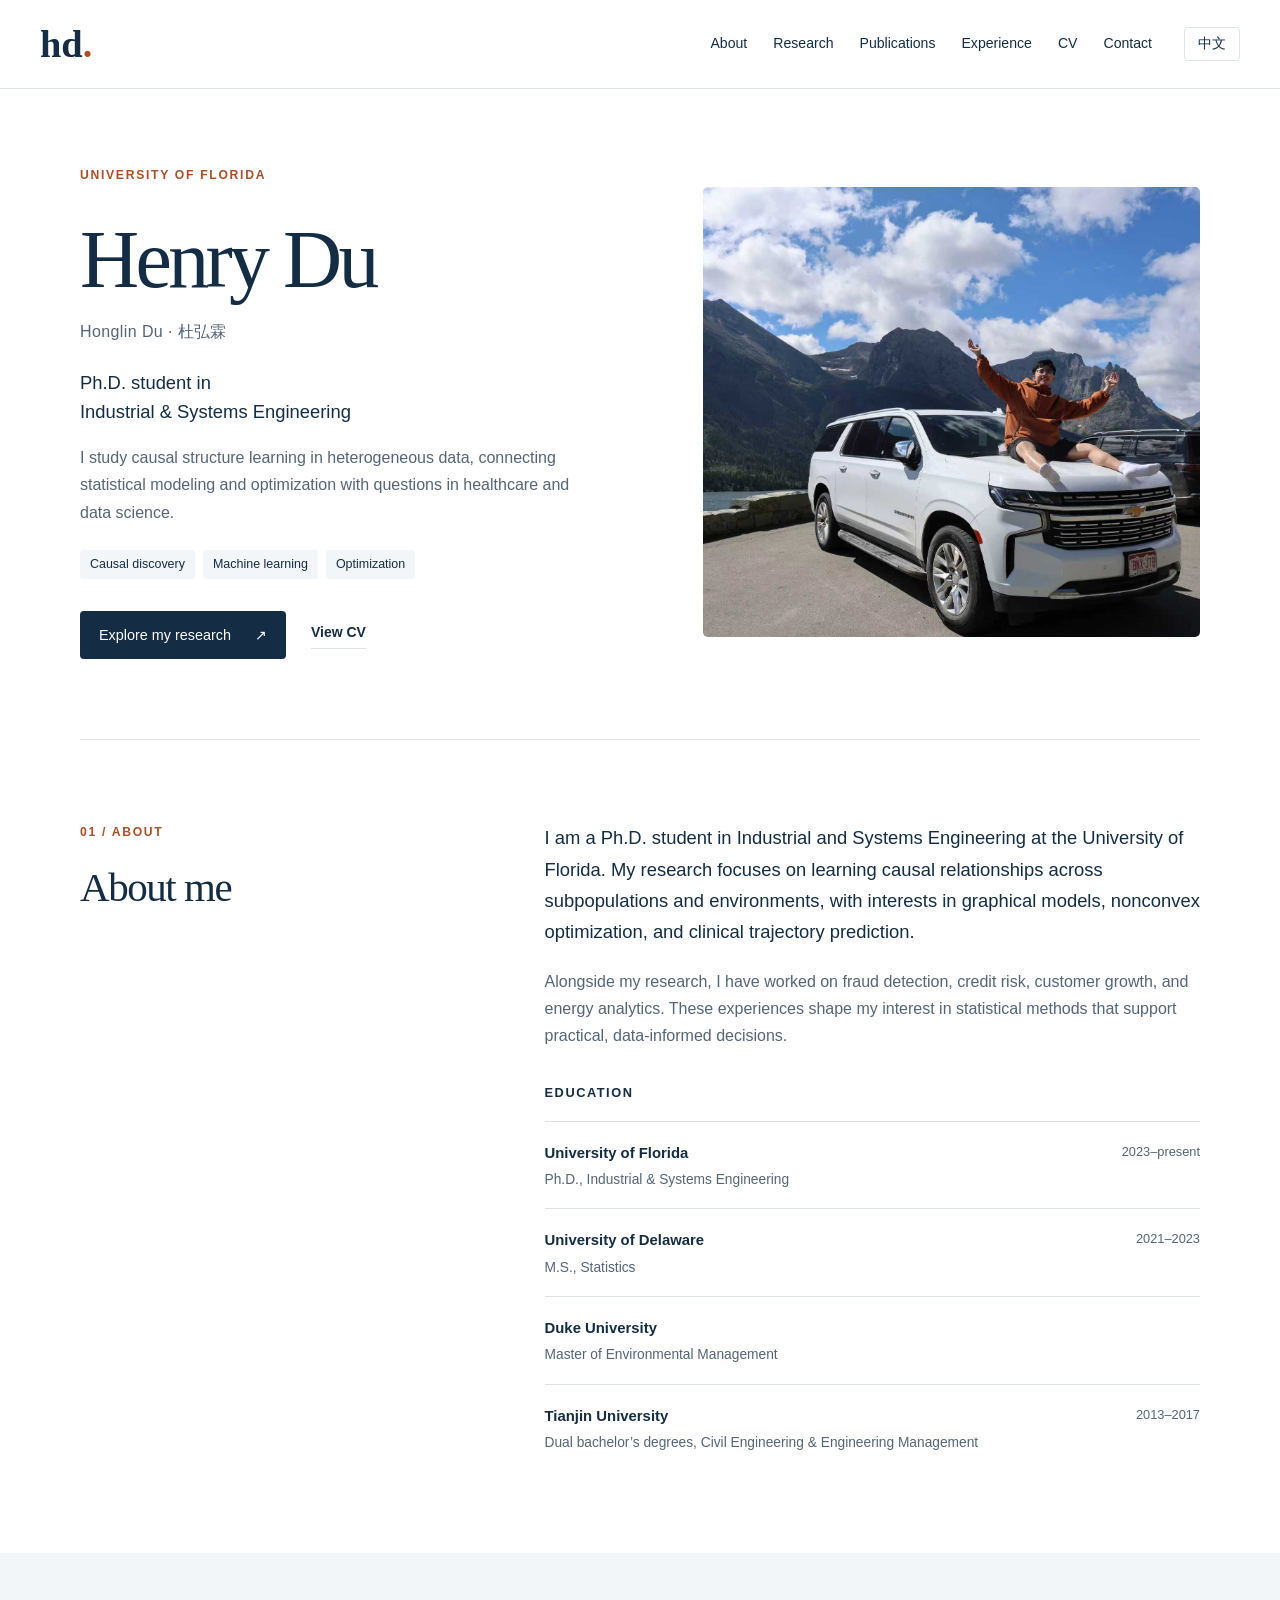
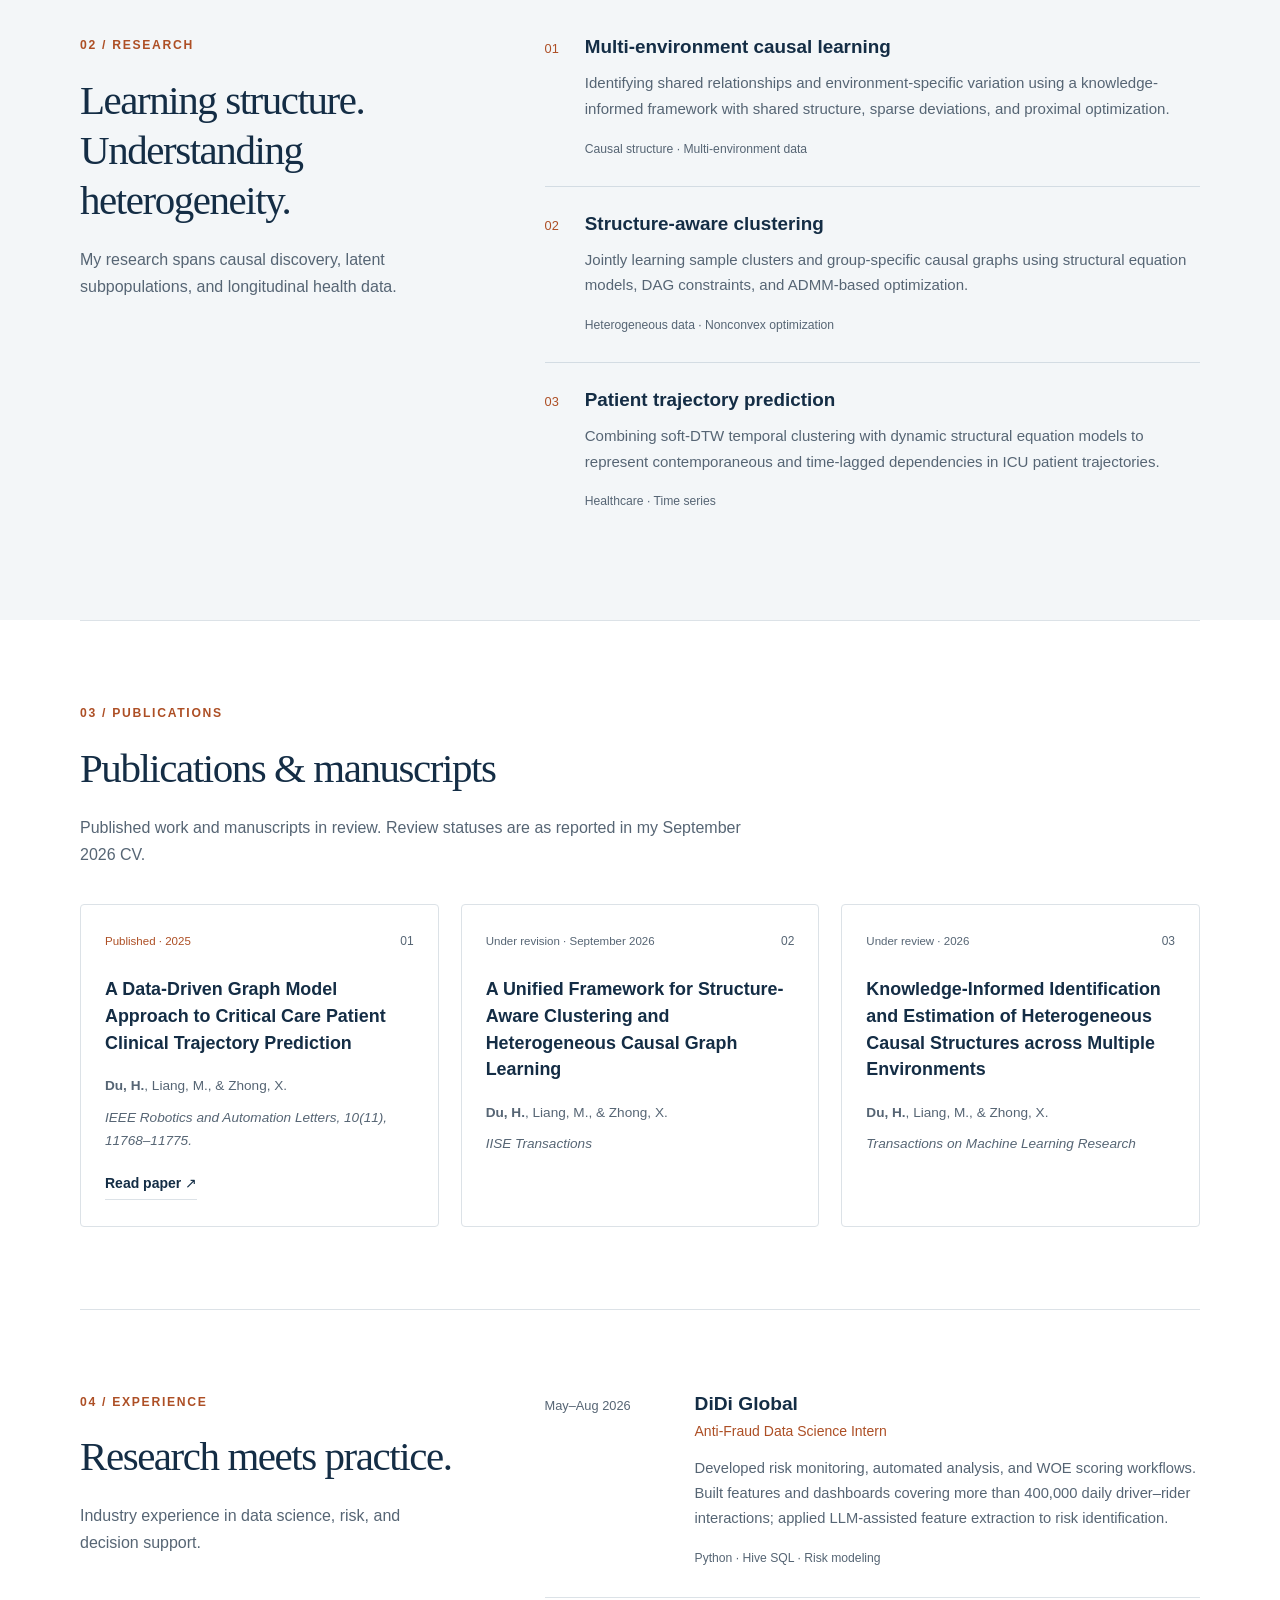
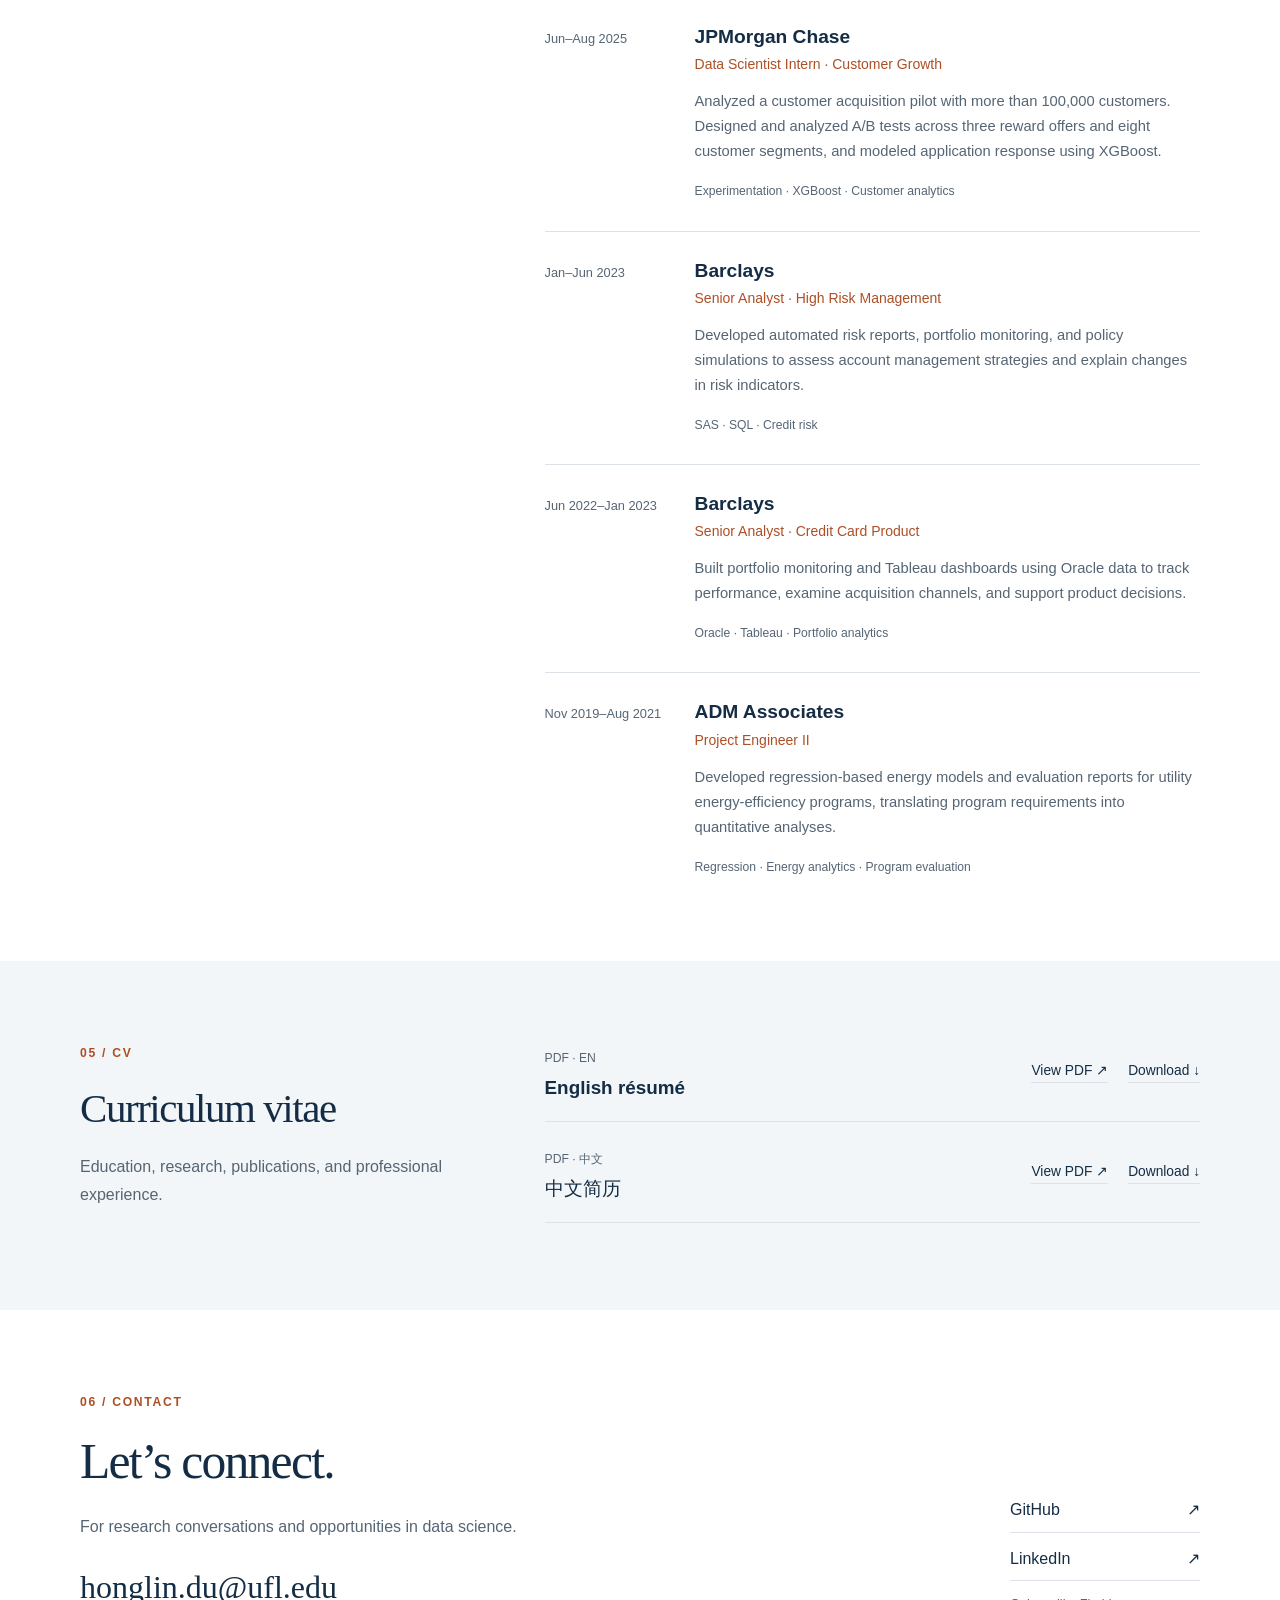
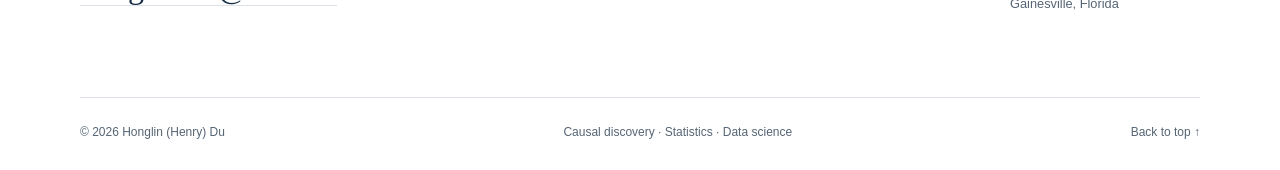
==== index.html @ 544e079c "Build bilingual academic and data science personal website" ====
<!doctype html>
<html lang="en"><head><meta charset="utf-8"><meta name="viewport" content="width=device-width, initial-scale=1"><title>Honglin (Henry) Du | Causal Discovery & Data Science</title><meta name="description" content="I study causal structure learning in heterogeneous data, connecting statistical modeling and optimization with questions in healthcare and data science."><meta name="theme-color" content="#142d45"><link rel="canonical" href="https://uflhenrydu508.github.io/"><link rel="alternate" hreflang="en" href="https://uflhenrydu508.github.io/"><link rel="alternate" hreflang="zh-CN" href="https://uflhenrydu508.github.io/zh.html"><link rel="alternate" hreflang="x-default" href="https://uflhenrydu508.github.io/"><link rel="icon" href="assets/favicon.svg" type="image/svg+xml"><link rel="stylesheet" href="styles.css"><script src="site.js" defer></script></head>
<body id="top"><a class="skip-link" href="#main">Skip to content</a><header class="header"><div class="header-inner"><a class="wordmark" href="./" aria-label="Henry Du - Home">hd<span>.</span></a><nav aria-label="Main navigation"><a href="#about">About</a><a href="#research">Research</a><a href="#publications">Publications</a><a href="#experience">Experience</a><a href="#cv">CV</a><a href="#contact">Contact</a></nav><a class="language" href="zh.html" lang="zh-CN" hreflang="zh-CN">中文</a></div></header>
<main id="main"><section class="hero container" aria-labelledby="hero-title"><div class="hero-copy"><p class="eyebrow">UNIVERSITY OF FLORIDA</p><h1 id="hero-title">Henry Du<span class="name-secondary">Honglin Du · 杜弘霖</span></h1><p class="role">Ph.D. student in<br>Industrial & Systems Engineering</p><p class="intro">I study causal structure learning in heterogeneous data, connecting statistical modeling and optimization with questions in healthcare and data science.</p><div class="tags"><span>Causal discovery</span><span>Machine learning</span><span>Optimization</span></div><div class="hero-actions"><a class="button" href="#research">Explore my research <span aria-hidden="true">↗</span></a><a class="text-link" href="#cv">View CV</a></div></div><figure class="hero-photo"><img src="assets/henry-du.png" alt="Henry Du outdoors with mountains and a lake in the background" width="1920" height="1280" fetchpriority="high"></figure></section>
<section id="about" class="section container split"><div><p class="eyebrow">01 / About</p><h2>About me</h2></div><div class="section-body"><p class="lead">I am a Ph.D. student in Industrial and Systems Engineering at the University of Florida. My research focuses on learning causal relationships across subpopulations and environments, with interests in graphical models, nonconvex optimization, and clinical trajectory prediction.</p><p>Alongside my research, I have worked on fraud detection, credit risk, customer growth, and energy analytics. These experiences shape my interest in statistical methods that support practical, data-informed decisions.</p><h3 class="small-heading">Education</h3><ul class="education"><li><div><strong>University of Florida</strong><span>Ph.D., Industrial & Systems Engineering</span></div><time>2023–present</time></li><li><div><strong>University of Delaware</strong><span>M.S., Statistics</span></div><time>2021–2023</time></li><li><div><strong>Duke University</strong><span>Master of Environmental Management</span></div><time></time></li><li><div><strong>Tianjin University</strong><span>Dual bachelor’s degrees, Civil Engineering & Engineering Management</span></div><time>2013–2017</time></li></ul></div></section>
<section id="research" class="research-section"><div class="container section split"><div><p class="eyebrow">02 / Research</p><h2>Learning structure.<br>Understanding heterogeneity.</h2><p>My research spans causal discovery, latent subpopulations, and longitudinal health data.</p></div><div><article class="research-row"><span class="number">01</span><div><h3>Multi-environment causal learning</h3><p>Identifying shared relationships and environment-specific variation using a knowledge-informed framework with shared structure, sparse deviations, and proximal optimization.</p><span class="meta">Causal structure · Multi-environment data</span></div></article><article class="research-row"><span class="number">02</span><div><h3>Structure-aware clustering</h3><p>Jointly learning sample clusters and group-specific causal graphs using structural equation models, DAG constraints, and ADMM-based optimization.</p><span class="meta">Heterogeneous data · Nonconvex optimization</span></div></article><article class="research-row"><span class="number">03</span><div><h3>Patient trajectory prediction</h3><p>Combining soft-DTW temporal clustering with dynamic structural equation models to represent contemporaneous and time-lagged dependencies in ICU patient trajectories.</p><span class="meta">Healthcare · Time series</span></div></article></div></div></section>
<section id="publications" class="section container"><div class="section-heading"><p class="eyebrow">03 / Publications</p><h2>Publications & manuscripts</h2><p>Published work and manuscripts in review. Review statuses are as reported in my September 2026 CV.</p></div><div class="papers"><article class="paper"><div class="paper-top"><span class="status status-0">Published · 2025</span><span class="paper-index">01</span></div><h3 lang="en">A Data-Driven Graph Model Approach to Critical Care Patient Clinical Trajectory Prediction</h3><p class="authors"><strong>Du, H.</strong>, Liang, M., &amp; Zhong, X.</p><p class="journal" lang="en">IEEE Robotics and Automation Letters, 10(11), 11768–11775.</p><a class="text-link" href="https://doi.org/10.1109/LRA.2025.3615534">Read paper <span aria-hidden="true">↗</span></a></article><article class="paper"><div class="paper-top"><span class="status status-1">Under revision · September 2026</span><span class="paper-index">02</span></div><h3 lang="en">A Unified Framework for Structure-Aware Clustering and Heterogeneous Causal Graph Learning</h3><p class="authors"><strong>Du, H.</strong>, Liang, M., &amp; Zhong, X.</p><p class="journal" lang="en">IISE Transactions</p></article><article class="paper"><div class="paper-top"><span class="status status-2">Under review · 2026</span><span class="paper-index">03</span></div><h3 lang="en">Knowledge-Informed Identification and Estimation of Heterogeneous Causal Structures across Multiple Environments</h3><p class="authors"><strong>Du, H.</strong>, Liang, M., &amp; Zhong, X.</p><p class="journal" lang="en">Transactions on Machine Learning Research</p></article></div></section>
<section id="experience" class="section container split"><div><p class="eyebrow">04 / Experience</p><h2>Research meets practice.</h2><p>Industry experience in data science, risk, and decision support.</p></div><div class="jobs"><article class="job"><time>May–Aug 2026</time><div><h3>DiDi Global</h3><p class="job-role">Anti-Fraud Data Science Intern</p><p>Developed risk monitoring, automated analysis, and WOE scoring workflows. Built features and dashboards covering more than 400,000 daily driver–rider interactions; applied LLM-assisted feature extraction to risk identification.</p><span class="meta">Python · Hive SQL · Risk modeling</span></div></article><article class="job"><time>Jun–Aug 2025</time><div><h3>JPMorgan Chase</h3><p class="job-role">Data Scientist Intern · Customer Growth</p><p>Analyzed a customer acquisition pilot with more than 100,000 customers. Designed and analyzed A/B tests across three reward offers and eight customer segments, and modeled application response using XGBoost.</p><span class="meta">Experimentation · XGBoost · Customer analytics</span></div></article><article class="job"><time>Jan–Jun 2023</time><div><h3>Barclays</h3><p class="job-role">Senior Analyst · High Risk Management</p><p>Developed automated risk reports, portfolio monitoring, and policy simulations to assess account management strategies and explain changes in risk indicators.</p><span class="meta">SAS · SQL · Credit risk</span></div></article><article class="job"><time>Jun 2022–Jan 2023</time><div><h3>Barclays</h3><p class="job-role">Senior Analyst · Credit Card Product</p><p>Built portfolio monitoring and Tableau dashboards using Oracle data to track performance, examine acquisition channels, and support product decisions.</p><span class="meta">Oracle · Tableau · Portfolio analytics</span></div></article><article class="job"><time>Nov 2019–Aug 2021</time><div><h3>ADM Associates</h3><p class="job-role">Project Engineer II</p><p>Developed regression-based energy models and evaluation reports for utility energy-efficiency programs, translating program requirements into quantitative analyses.</p><span class="meta">Regression · Energy analytics · Program evaluation</span></div></article></div></section>
<section id="cv" class="cv-section"><div class="container section split"><div><p class="eyebrow">05 / CV</p><h2>Curriculum vitae</h2><p>Education, research, publications, and professional experience.</p></div><div class="cv-list"><article class="cv-card"><div><span class="meta">PDF · EN</span><h3>English résumé</h3></div><div class="cv-actions"><a href="assets/Henry_Du_Resume_2026.pdf">View PDF <span aria-hidden="true">↗</span></a><a href="assets/Henry_Du_Resume_2026.pdf" download>Download <span aria-hidden="true">↓</span></a></div></article><article class="cv-card"><div><span class="meta">PDF · 中文</span><h3>中文简历</h3></div><div class="cv-actions"><a href="assets/Honglin_Du_CV_Chinese.pdf">View PDF <span aria-hidden="true">↗</span></a><a href="assets/Honglin_Du_CV_Chinese.pdf" download>Download <span aria-hidden="true">↓</span></a></div></article></div></div></section>
<section id="contact" class="section container contact"><div><p class="eyebrow">06 / Contact</p><h2>Let’s connect.</h2><p>For research conversations and opportunities in data science.</p><a class="email" href="mailto:honglin.du@ufl.edu">honglin.du@ufl.edu</a></div><div class="contact-links"><a href="https://github.com/uflhenrydu508">GitHub <span aria-hidden="true">↗</span></a><a href="https://www.linkedin.com/in/henrydu0508/">LinkedIn <span aria-hidden="true">↗</span></a><span>Gainesville, Florida</span></div></section></main><footer class="container footer"><span>© 2026 Honglin (Henry) Du</span><span>Causal discovery · Statistics · Data science</span><a href="#top">Back to top ↑</a></footer></body></html>
---- styles.css ----
:root{--ink:#142d45;--muted:#566574;--accent:#ad4f25;--line:#dce2e7;--soft:#f3f6f8;--white:#fff;font-family:Inter,-apple-system,BlinkMacSystemFont,"Segoe UI","Noto Sans SC",sans-serif;color:var(--ink);font-synthesis:none}*{box-sizing:border-box}html{scroll-behavior:smooth;scroll-padding-top:112px}body{margin:0;background:var(--white);font-size:16px;line-height:1.7}a{color:inherit;text-decoration:none}a:hover{color:var(--accent)}a:focus-visible{outline:3px solid #bd5a2c;outline-offset:6px}p{color:var(--muted);margin:0 0 1.25rem}h1,h2,h3{line-height:1.22;margin:0;font-weight:500}h1,h2{font-family:Georgia,"Times New Roman","Songti SC",serif}h2{font-size:clamp(2rem,3.2vw,2.75rem);letter-spacing:-.035em;margin-bottom:1.25rem}h3{font-size:1.18rem;font-weight:600}.container{width:min(1120px,calc(100% - 80px));margin-inline:auto}.header{border-bottom:1px solid var(--line);background:rgba(255,255,255,.97);position:sticky;top:0;z-index:10}.header-inner{width:min(1200px,calc(100% - 64px));margin:auto;display:flex;align-items:center;gap:32px;min-height:88px}.wordmark{font-family:Georgia,serif;font-size:2.4rem;font-weight:bold;line-height:1}.wordmark span{color:var(--accent)}nav{display:flex;gap:26px;margin-left:auto}nav a{font-size:.88rem;font-weight:500}.language{font-size:.875rem;border:1px solid var(--line);padding:4px 13px;border-radius:4px;white-space:nowrap}.skip-link{position:absolute;left:20px;top:-100px;background:var(--ink);color:#fff;padding:10px;z-index:20}.skip-link:focus{top:10px}.hero{display:grid;grid-template-columns:1.1fr 1fr;gap:76px;padding-top:76px;padding-bottom:80px;align-items:center}.eyebrow{font-size:.76rem;font-weight:650;letter-spacing:.14em;text-transform:uppercase;color:var(--accent);margin-bottom:24px}h1{font-size:clamp(3.5rem,6.4vw,5.25rem);letter-spacing:-.045em}.name-secondary{display:block;font-family:Inter,-apple-system,BlinkMacSystemFont,"Segoe UI",sans-serif;font-size:1rem;font-weight:400;letter-spacing:.025em;color:var(--muted);margin-top:12px}.role{font-size:1.15rem;line-height:1.55;color:var(--ink);margin-top:28px;margin-bottom:18px}.intro{max-width:490px;font-size:1rem}.tags{display:flex;gap:8px;flex-wrap:wrap;margin-top:24px}.tags span{font-size:.78rem;color:var(--ink);padding:4px 10px;background:var(--soft);border-radius:3px}.hero-actions{display:flex;gap:25px;align-items:center;margin-top:32px}.button{display:inline-flex;gap:24px;align-items:center;background:var(--ink);color:white;padding:12px 19px;border-radius:4px;font-size:.9rem}.button:hover{background:#234b6c;color:white}.text-link{font-size:.875rem;font-weight:600;border-bottom:1px solid var(--line);padding-bottom:3px}.hero-photo{margin:0;align-self:stretch;display:flex;flex-direction:column;justify-content:center}.hero-photo img{width:100%;height:450px;object-fit:cover;object-position:71% center;border-radius:5px}.hero-photo figcaption{font-size:.76rem;letter-spacing:.05em;margin-top:12px;color:var(--muted)}.section{padding-top:82px;padding-bottom:82px;border-top:1px solid var(--line)}.split{display:grid;grid-template-columns:.8fr 1.4fr;gap:90px}.section .eyebrow{margin-bottom:20px}.section-body .lead{font-size:1.15rem;color:var(--ink)}.small-heading{font-size:.8rem;text-transform:uppercase;letter-spacing:.12em;margin:36px 0 20px}.education{list-style:none;margin:0;padding:0}.education li{border-top:1px solid var(--line);padding:17px 0;display:flex;gap:18px;justify-content:space-between}.education strong{font-size:.93rem;font-weight:600}.education span{display:block;font-size:.86rem;color:var(--muted);margin-top:2px}.education time{font-size:.8rem;color:var(--muted);white-space:nowrap;padding-top:2px}.research-section{background:var(--soft)}.research-section .section,.cv-section .section{border:0}.research-row{display:flex;gap:26px;padding:25px 0;border-top:1px solid #d3dce3}.research-row:first-child{padding-top:0;border-top:0}.number{color:var(--accent);font-size:.8rem;font-variant-numeric:tabular-nums;padding-top:3px}.research-row h3{margin-bottom:12px}.research-row p{font-size:.94rem;margin-bottom:12px}.meta{font-size:.76rem;color:var(--muted)}.section-heading{max-width:690px;margin-bottom:36px}.papers{display:grid;grid-template-columns:repeat(3,1fr);gap:22px}.paper{border:1px solid var(--line);padding:26px 24px;border-radius:4px;display:flex;flex-direction:column;align-items:flex-start}.paper-top{display:flex;align-items:center;justify-content:space-between;gap:8px;width:100%;margin-bottom:24px}.status{font-size:.72rem;color:var(--muted)}.status-0{color:var(--accent)}.paper-index{font-size:.75rem;color:var(--muted)}.paper h3{font-size:1.12rem;line-height:1.5;margin-bottom:18px}.authors,.journal{font-size:.85rem}.authors{margin-bottom:8px}.journal{font-style:italic;margin-bottom:20px}.paper .text-link{margin-top:auto}.job{display:grid;grid-template-columns:125px 1fr;gap:25px;padding:27px 0;border-bottom:1px solid var(--line)}.job:first-child{padding-top:0}.job:last-child{border-bottom:0;padding-bottom:0}.job time{font-size:.8rem;color:var(--muted);padding-top:3px}.job h3{font-size:1.2rem;margin-bottom:5px}.job-role{font-size:.875rem;color:var(--accent);margin-bottom:12px}.job p:not(.job-role){font-size:.92rem;margin-bottom:12px}.cv-section{background:var(--soft)}.cv-card{display:flex;align-items:center;justify-content:space-between;gap:20px;border-bottom:1px solid var(--line);padding:22px 0}.cv-card:first-child{padding-top:0}.cv-card h3{margin-top:6px}.cv-actions{display:flex;gap:20px;font-size:.86rem}.cv-actions a{border-bottom:1px solid var(--line)}.contact{display:flex;justify-content:space-between;align-items:end;gap:40px;border-top:0}.contact h2{font-size:3.1rem}.email{font-family:Georgia,serif;font-size:clamp(1.4rem,3vw,2rem);border-bottom:1px solid var(--line)}.contact-links{display:flex;flex-direction:column;gap:12px;min-width:190px}.contact-links a{display:flex;justify-content:space-between;border-bottom:1px solid var(--line);padding-bottom:8px}.contact-links>span{font-size:.8rem;color:var(--muted)}.footer{display:flex;justify-content:space-between;gap:20px;border-top:1px solid var(--line);padding-top:24px;padding-bottom:28px;font-size:.75rem;color:var(--muted)}html[lang=zh-CN] h1{font-size:4.5rem;letter-spacing:.05em}html[lang=zh-CN] h2{letter-spacing:0}html[lang=zh-CN] .intro,html[lang=zh-CN] .section-body p{line-height:1.9}
@media(min-width:1500px){.hero{padding-top:96px;padding-bottom:96px}}@media(max-width:1000px){.hero{gap:38px}.split{gap:45px;grid-template-columns:.8fr 1.4fr}.job{grid-template-columns:1fr;gap:8px}.papers{gap:14px}.paper{padding:22px 18px}nav{gap:18px}.hero-photo img{height:440px}.cv-card{align-items:flex-start;flex-direction:column;gap:12px}}@media(max-width:760px){html{scroll-padding-top:132px}.container{width:calc(100% - 40px)}.header-inner{width:calc(100% - 40px);min-height:105px;gap:16px;flex-wrap:wrap;justify-content:space-between;padding:14px 0 12px}.wordmark{font-size:2rem}nav{order:3;flex-basis:100%;margin:0;gap:10px;justify-content:space-between}nav a{font-size:.78rem;padding:5px 0}.language{margin-left:auto}.hero{grid-template-columns:1fr;padding-top:42px;padding-bottom:48px;gap:34px}h1{font-size:4rem}.hero-copy{max-width:600px}.hero-photo img{height:auto;aspect-ratio:1.6;object-position:center}.hero-photo figcaption{margin-top:8px}.hero .eyebrow{margin-bottom:18px}.role{margin-top:22px}.split{grid-template-columns:1fr;gap:26px}.section{padding-top:50px;padding-bottom:50px}.section-heading{margin-bottom:26px}.papers{grid-template-columns:1fr;gap:16px}.paper{padding:25px}.paper h3{max-width:550px}.paper-top{margin-bottom:16px}.job{grid-template-columns:1fr;gap:8px;padding:24px 0}.cv-card{flex-direction:row;align-items:center}.contact{align-items:stretch;flex-direction:column;gap:32px}.contact h2{font-size:2.5rem}.contact-links{max-width:100%}.footer{flex-wrap:wrap;gap:10px;font-size:.75rem}.footer span:nth-child(2){display:none}.education li{gap:10px}.education time{font-size:.75rem}html[lang=zh-CN] h1{font-size:3.8rem}}@media(max-width:380px){.container,.header-inner{width:calc(100% - 32px)}nav{gap:6px}nav a{font-size:.73rem}.hero-actions{gap:20px}.cv-card{flex-direction:column;align-items:flex-start}.education li{flex-direction:column;gap:2px}.hero-photo img{aspect-ratio:1.35}}@media(prefers-reduced-motion:reduce){html{scroll-behavior:auto}}@media print{.header,.hero-actions,.language,.footer a{display:none}.container{width:100%}.section{padding:25px 0}.hero{padding:20px 0}.hero-photo img{height:240px}.paper,.job{break-inside:avoid}body{font-size:11pt}a{text-decoration:underline}}
@media(max-width:380px){nav{flex-wrap:wrap;justify-content:flex-start;column-gap:20px;row-gap:0}html{scroll-padding-top:165px}}
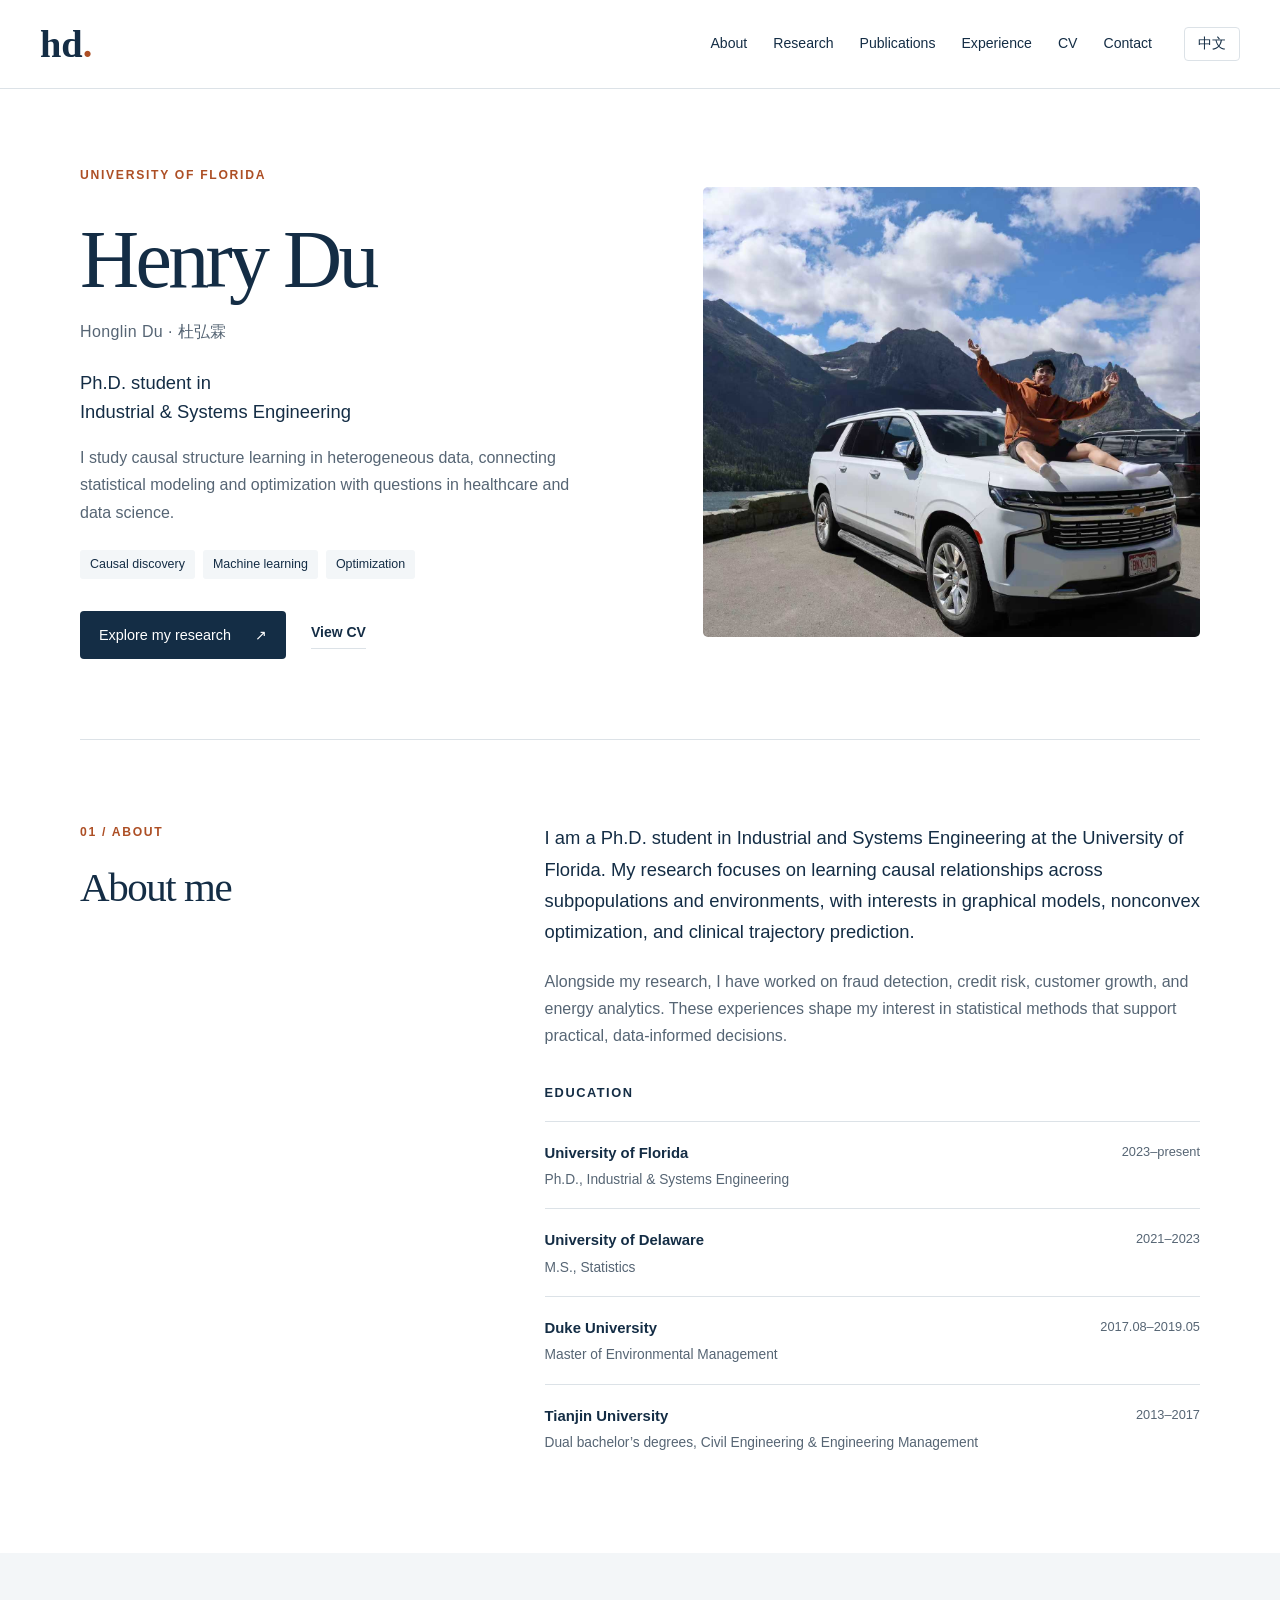
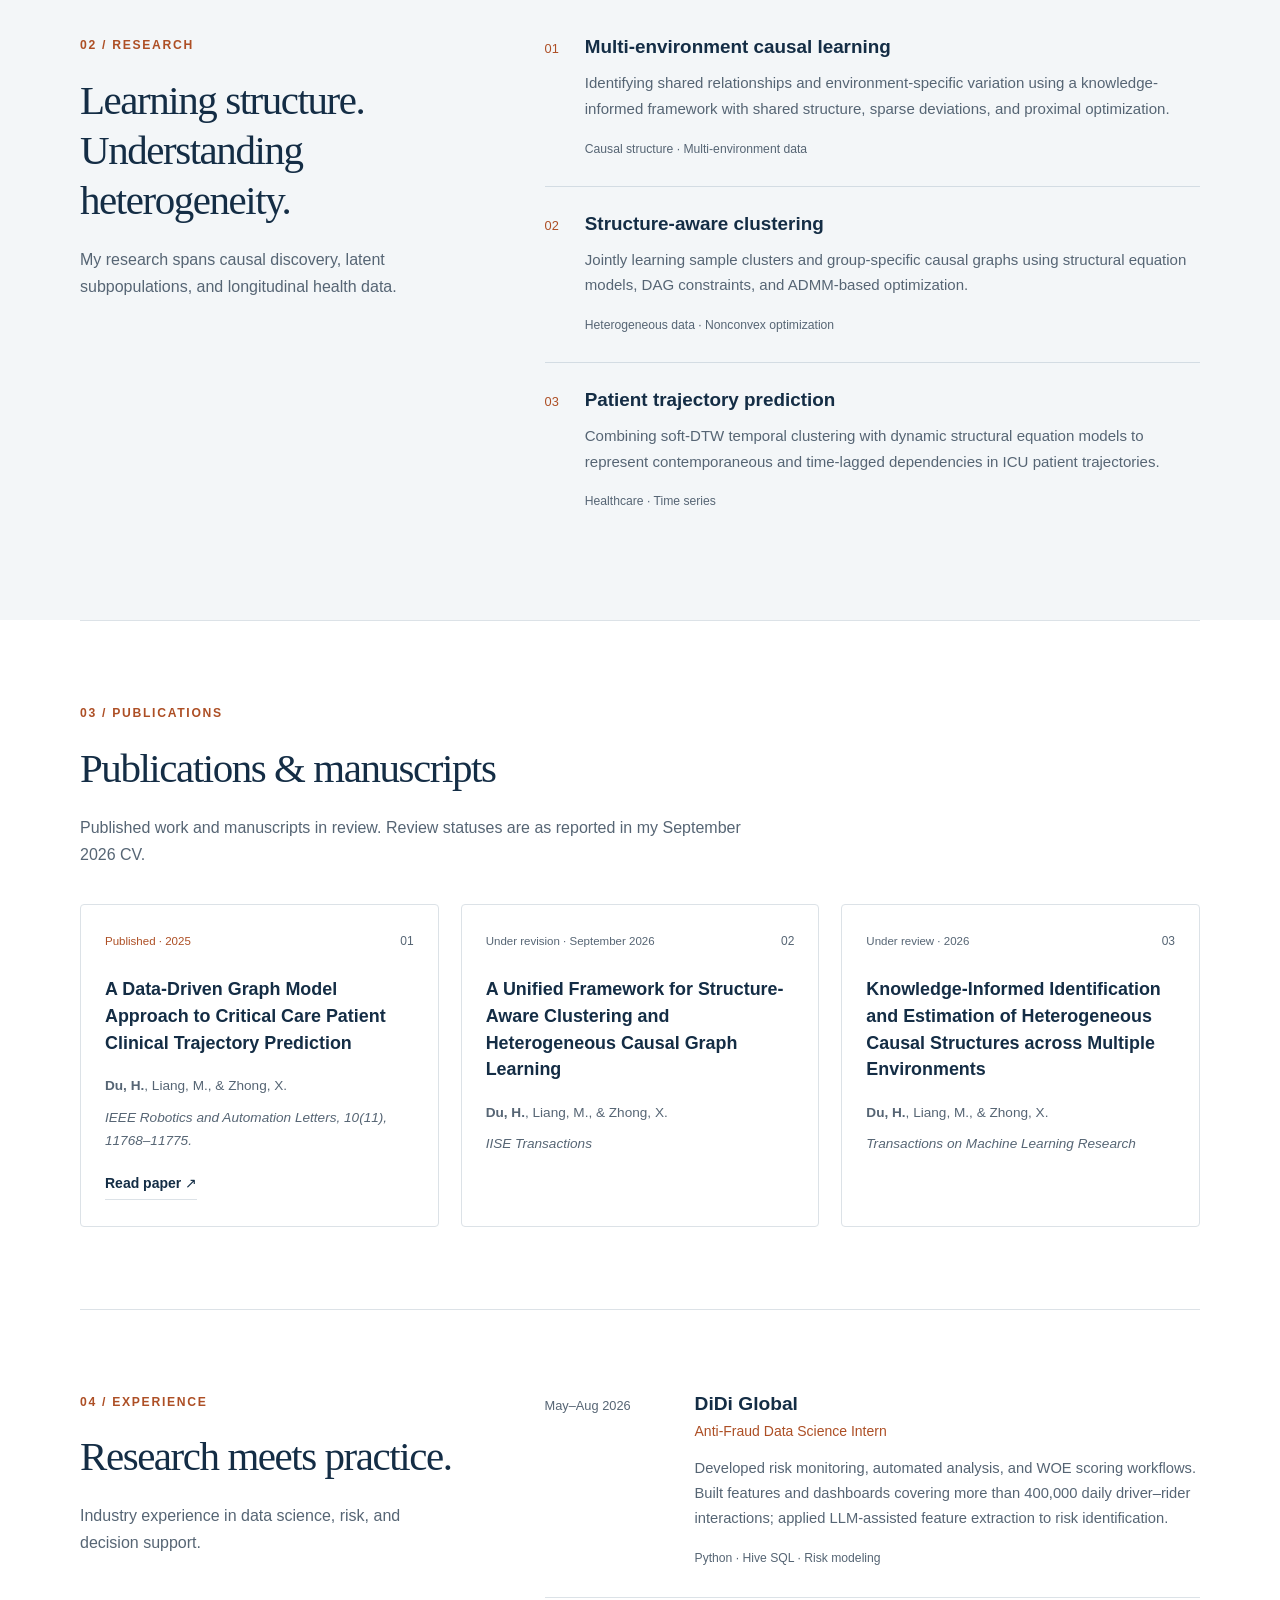
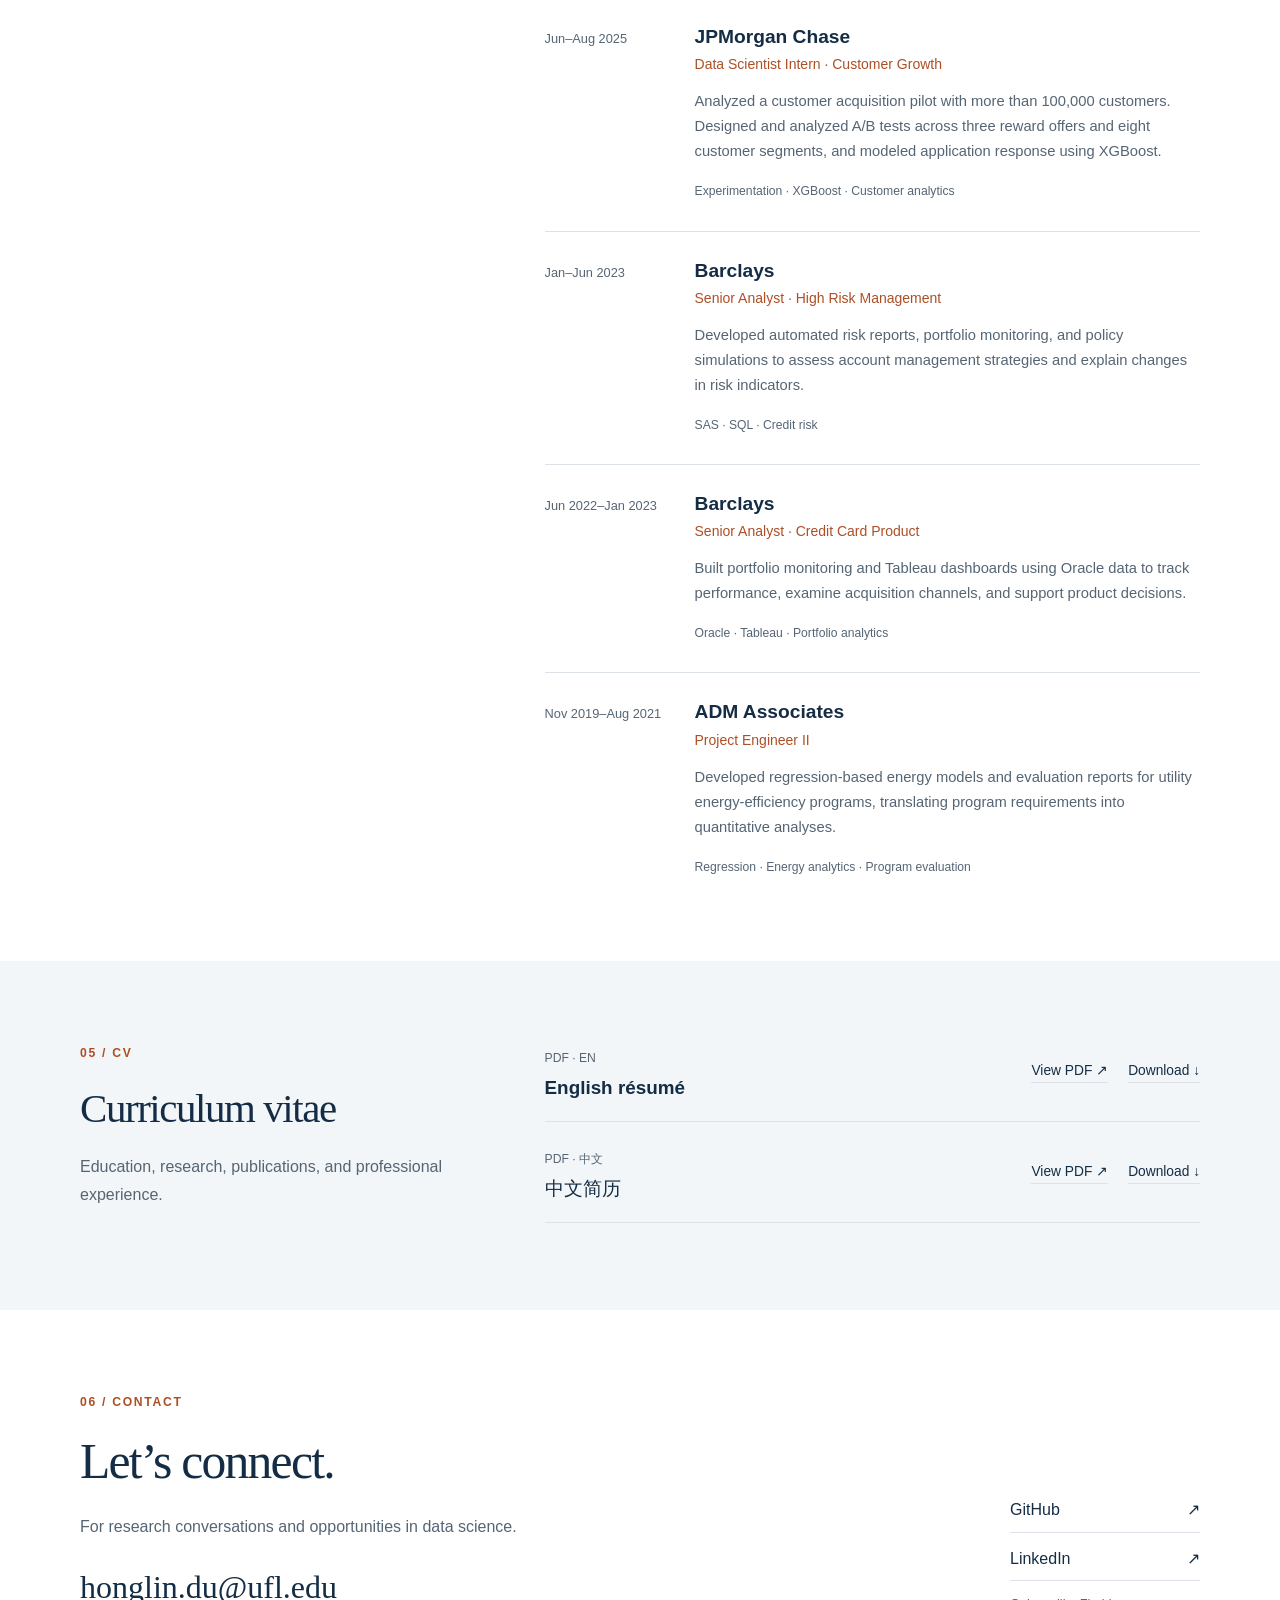
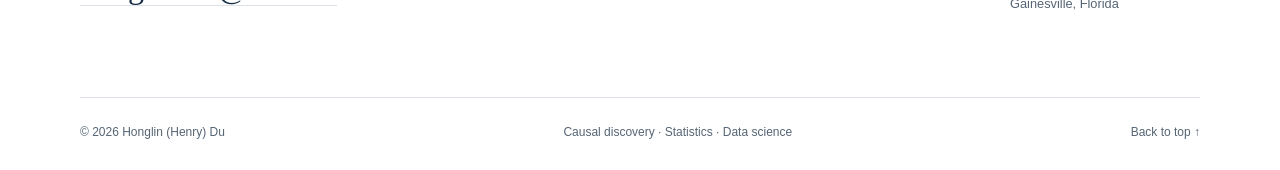
==== commit 904a2eb9: "Correct Duke education dates to August 2017–May 2019" ====
--- a/index.html
+++ b/index.html
@@ -2,7 +2,7 @@
 <html lang="en"><head><meta charset="utf-8"><meta name="viewport" content="width=device-width, initial-scale=1"><title>Honglin (Henry) Du | Causal Discovery & Data Science</title><meta name="description" content="I study causal structure learning in heterogeneous data, connecting statistical modeling and optimization with questions in healthcare and data science."><meta name="theme-color" content="#142d45"><link rel="canonical" href="https://uflhenrydu508.github.io/"><link rel="alternate" hreflang="en" href="https://uflhenrydu508.github.io/"><link rel="alternate" hreflang="zh-CN" href="https://uflhenrydu508.github.io/zh.html"><link rel="alternate" hreflang="x-default" href="https://uflhenrydu508.github.io/"><link rel="icon" href="assets/favicon.svg" type="image/svg+xml"><link rel="stylesheet" href="styles.css"><script src="site.js" defer></script></head>
 <body id="top"><a class="skip-link" href="#main">Skip to content</a><header class="header"><div class="header-inner"><a class="wordmark" href="./" aria-label="Henry Du - Home">hd<span>.</span></a><nav aria-label="Main navigation"><a href="#about">About</a><a href="#research">Research</a><a href="#publications">Publications</a><a href="#experience">Experience</a><a href="#cv">CV</a><a href="#contact">Contact</a></nav><a class="language" href="zh.html" lang="zh-CN" hreflang="zh-CN">中文</a></div></header>
 <main id="main"><section class="hero container" aria-labelledby="hero-title"><div class="hero-copy"><p class="eyebrow">UNIVERSITY OF FLORIDA</p><h1 id="hero-title">Henry Du<span class="name-secondary">Honglin Du · 杜弘霖</span></h1><p class="role">Ph.D. student in<br>Industrial & Systems Engineering</p><p class="intro">I study causal structure learning in heterogeneous data, connecting statistical modeling and optimization with questions in healthcare and data science.</p><div class="tags"><span>Causal discovery</span><span>Machine learning</span><span>Optimization</span></div><div class="hero-actions"><a class="button" href="#research">Explore my research <span aria-hidden="true">↗</span></a><a class="text-link" href="#cv">View CV</a></div></div><figure class="hero-photo"><img src="assets/henry-du.png" alt="Henry Du outdoors with mountains and a lake in the background" width="1920" height="1280" fetchpriority="high"></figure></section>
-<section id="about" class="section container split"><div><p class="eyebrow">01 / About</p><h2>About me</h2></div><div class="section-body"><p class="lead">I am a Ph.D. student in Industrial and Systems Engineering at the University of Florida. My research focuses on learning causal relationships across subpopulations and environments, with interests in graphical models, nonconvex optimization, and clinical trajectory prediction.</p><p>Alongside my research, I have worked on fraud detection, credit risk, customer growth, and energy analytics. These experiences shape my interest in statistical methods that support practical, data-informed decisions.</p><h3 class="small-heading">Education</h3><ul class="education"><li><div><strong>University of Florida</strong><span>Ph.D., Industrial & Systems Engineering</span></div><time>2023–present</time></li><li><div><strong>University of Delaware</strong><span>M.S., Statistics</span></div><time>2021–2023</time></li><li><div><strong>Duke University</strong><span>Master of Environmental Management</span></div><time></time></li><li><div><strong>Tianjin University</strong><span>Dual bachelor’s degrees, Civil Engineering & Engineering Management</span></div><time>2013–2017</time></li></ul></div></section>
+<section id="about" class="section container split"><div><p class="eyebrow">01 / About</p><h2>About me</h2></div><div class="section-body"><p class="lead">I am a Ph.D. student in Industrial and Systems Engineering at the University of Florida. My research focuses on learning causal relationships across subpopulations and environments, with interests in graphical models, nonconvex optimization, and clinical trajectory prediction.</p><p>Alongside my research, I have worked on fraud detection, credit risk, customer growth, and energy analytics. These experiences shape my interest in statistical methods that support practical, data-informed decisions.</p><h3 class="small-heading">Education</h3><ul class="education"><li><div><strong>University of Florida</strong><span>Ph.D., Industrial & Systems Engineering</span></div><time>2023–present</time></li><li><div><strong>University of Delaware</strong><span>M.S., Statistics</span></div><time>2021–2023</time></li><li><div><strong>Duke University</strong><span>Master of Environmental Management</span></div><time>2017.08–2019.05</time></li><li><div><strong>Tianjin University</strong><span>Dual bachelor’s degrees, Civil Engineering & Engineering Management</span></div><time>2013–2017</time></li></ul></div></section>
 <section id="research" class="research-section"><div class="container section split"><div><p class="eyebrow">02 / Research</p><h2>Learning structure.<br>Understanding heterogeneity.</h2><p>My research spans causal discovery, latent subpopulations, and longitudinal health data.</p></div><div><article class="research-row"><span class="number">01</span><div><h3>Multi-environment causal learning</h3><p>Identifying shared relationships and environment-specific variation using a knowledge-informed framework with shared structure, sparse deviations, and proximal optimization.</p><span class="meta">Causal structure · Multi-environment data</span></div></article><article class="research-row"><span class="number">02</span><div><h3>Structure-aware clustering</h3><p>Jointly learning sample clusters and group-specific causal graphs using structural equation models, DAG constraints, and ADMM-based optimization.</p><span class="meta">Heterogeneous data · Nonconvex optimization</span></div></article><article class="research-row"><span class="number">03</span><div><h3>Patient trajectory prediction</h3><p>Combining soft-DTW temporal clustering with dynamic structural equation models to represent contemporaneous and time-lagged dependencies in ICU patient trajectories.</p><span class="meta">Healthcare · Time series</span></div></article></div></div></section>
 <section id="publications" class="section container"><div class="section-heading"><p class="eyebrow">03 / Publications</p><h2>Publications & manuscripts</h2><p>Published work and manuscripts in review. Review statuses are as reported in my September 2026 CV.</p></div><div class="papers"><article class="paper"><div class="paper-top"><span class="status status-0">Published · 2025</span><span class="paper-index">01</span></div><h3 lang="en">A Data-Driven Graph Model Approach to Critical Care Patient Clinical Trajectory Prediction</h3><p class="authors"><strong>Du, H.</strong>, Liang, M., &amp; Zhong, X.</p><p class="journal" lang="en">IEEE Robotics and Automation Letters, 10(11), 11768–11775.</p><a class="text-link" href="https://doi.org/10.1109/LRA.2025.3615534">Read paper <span aria-hidden="true">↗</span></a></article><article class="paper"><div class="paper-top"><span class="status status-1">Under revision · September 2026</span><span class="paper-index">02</span></div><h3 lang="en">A Unified Framework for Structure-Aware Clustering and Heterogeneous Causal Graph Learning</h3><p class="authors"><strong>Du, H.</strong>, Liang, M., &amp; Zhong, X.</p><p class="journal" lang="en">IISE Transactions</p></article><article class="paper"><div class="paper-top"><span class="status status-2">Under review · 2026</span><span class="paper-index">03</span></div><h3 lang="en">Knowledge-Informed Identification and Estimation of Heterogeneous Causal Structures across Multiple Environments</h3><p class="authors"><strong>Du, H.</strong>, Liang, M., &amp; Zhong, X.</p><p class="journal" lang="en">Transactions on Machine Learning Research</p></article></div></section>
 <section id="experience" class="section container split"><div><p class="eyebrow">04 / Experience</p><h2>Research meets practice.</h2><p>Industry experience in data science, risk, and decision support.</p></div><div class="jobs"><article class="job"><time>May–Aug 2026</time><div><h3>DiDi Global</h3><p class="job-role">Anti-Fraud Data Science Intern</p><p>Developed risk monitoring, automated analysis, and WOE scoring workflows. Built features and dashboards covering more than 400,000 daily driver–rider interactions; applied LLM-assisted feature extraction to risk identification.</p><span class="meta">Python · Hive SQL · Risk modeling</span></div></article><article class="job"><time>Jun–Aug 2025</time><div><h3>JPMorgan Chase</h3><p class="job-role">Data Scientist Intern · Customer Growth</p><p>Analyzed a customer acquisition pilot with more than 100,000 customers. Designed and analyzed A/B tests across three reward offers and eight customer segments, and modeled application response using XGBoost.</p><span class="meta">Experimentation · XGBoost · Customer analytics</span></div></article><article class="job"><time>Jan–Jun 2023</time><div><h3>Barclays</h3><p class="job-role">Senior Analyst · High Risk Management</p><p>Developed automated risk reports, portfolio monitoring, and policy simulations to assess account management strategies and explain changes in risk indicators.</p><span class="meta">SAS · SQL · Credit risk</span></div></article><article class="job"><time>Jun 2022–Jan 2023</time><div><h3>Barclays</h3><p class="job-role">Senior Analyst · Credit Card Product</p><p>Built portfolio monitoring and Tableau dashboards using Oracle data to track performance, examine acquisition channels, and support product decisions.</p><span class="meta">Oracle · Tableau · Portfolio analytics</span></div></article><article class="job"><time>Nov 2019–Aug 2021</time><div><h3>ADM Associates</h3><p class="job-role">Project Engineer II</p><p>Developed regression-based energy models and evaluation reports for utility energy-efficiency programs, translating program requirements into quantitative analyses.</p><span class="meta">Regression · Energy analytics · Program evaluation</span></div></article></div></section>
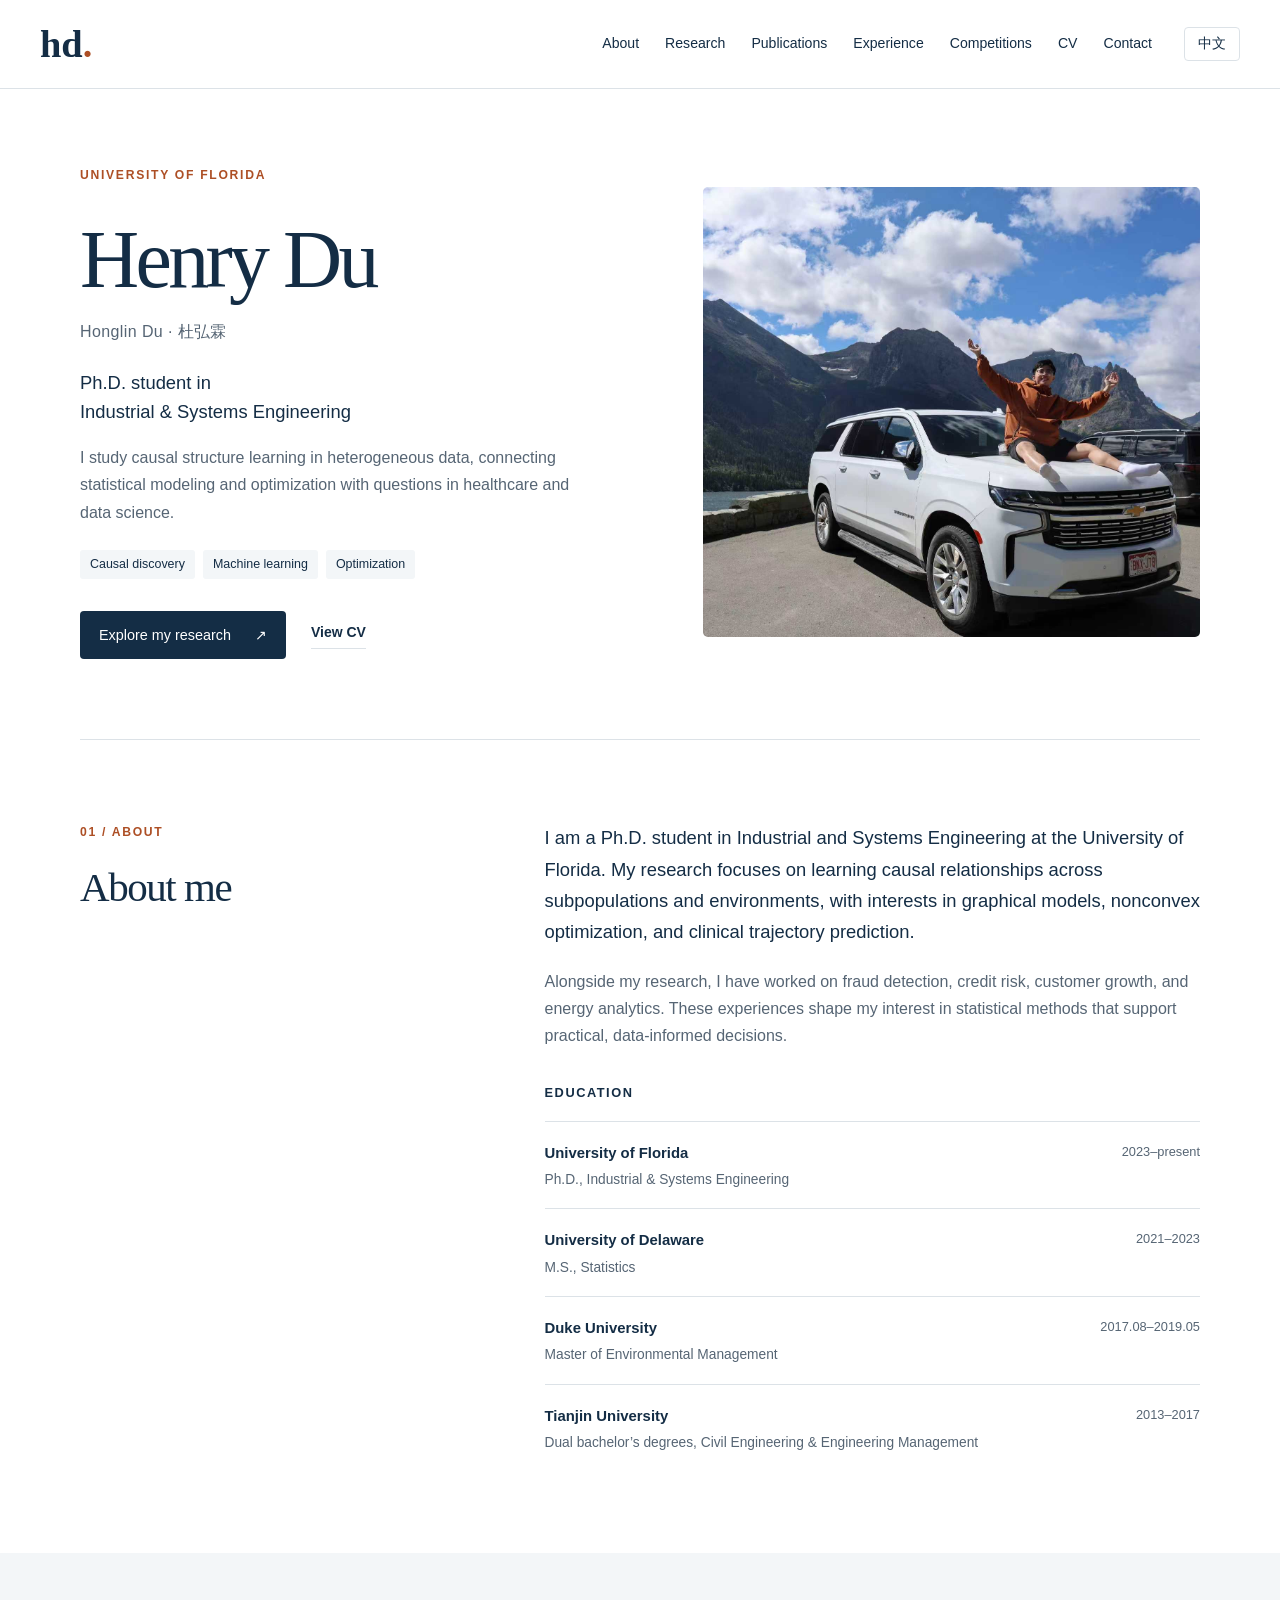
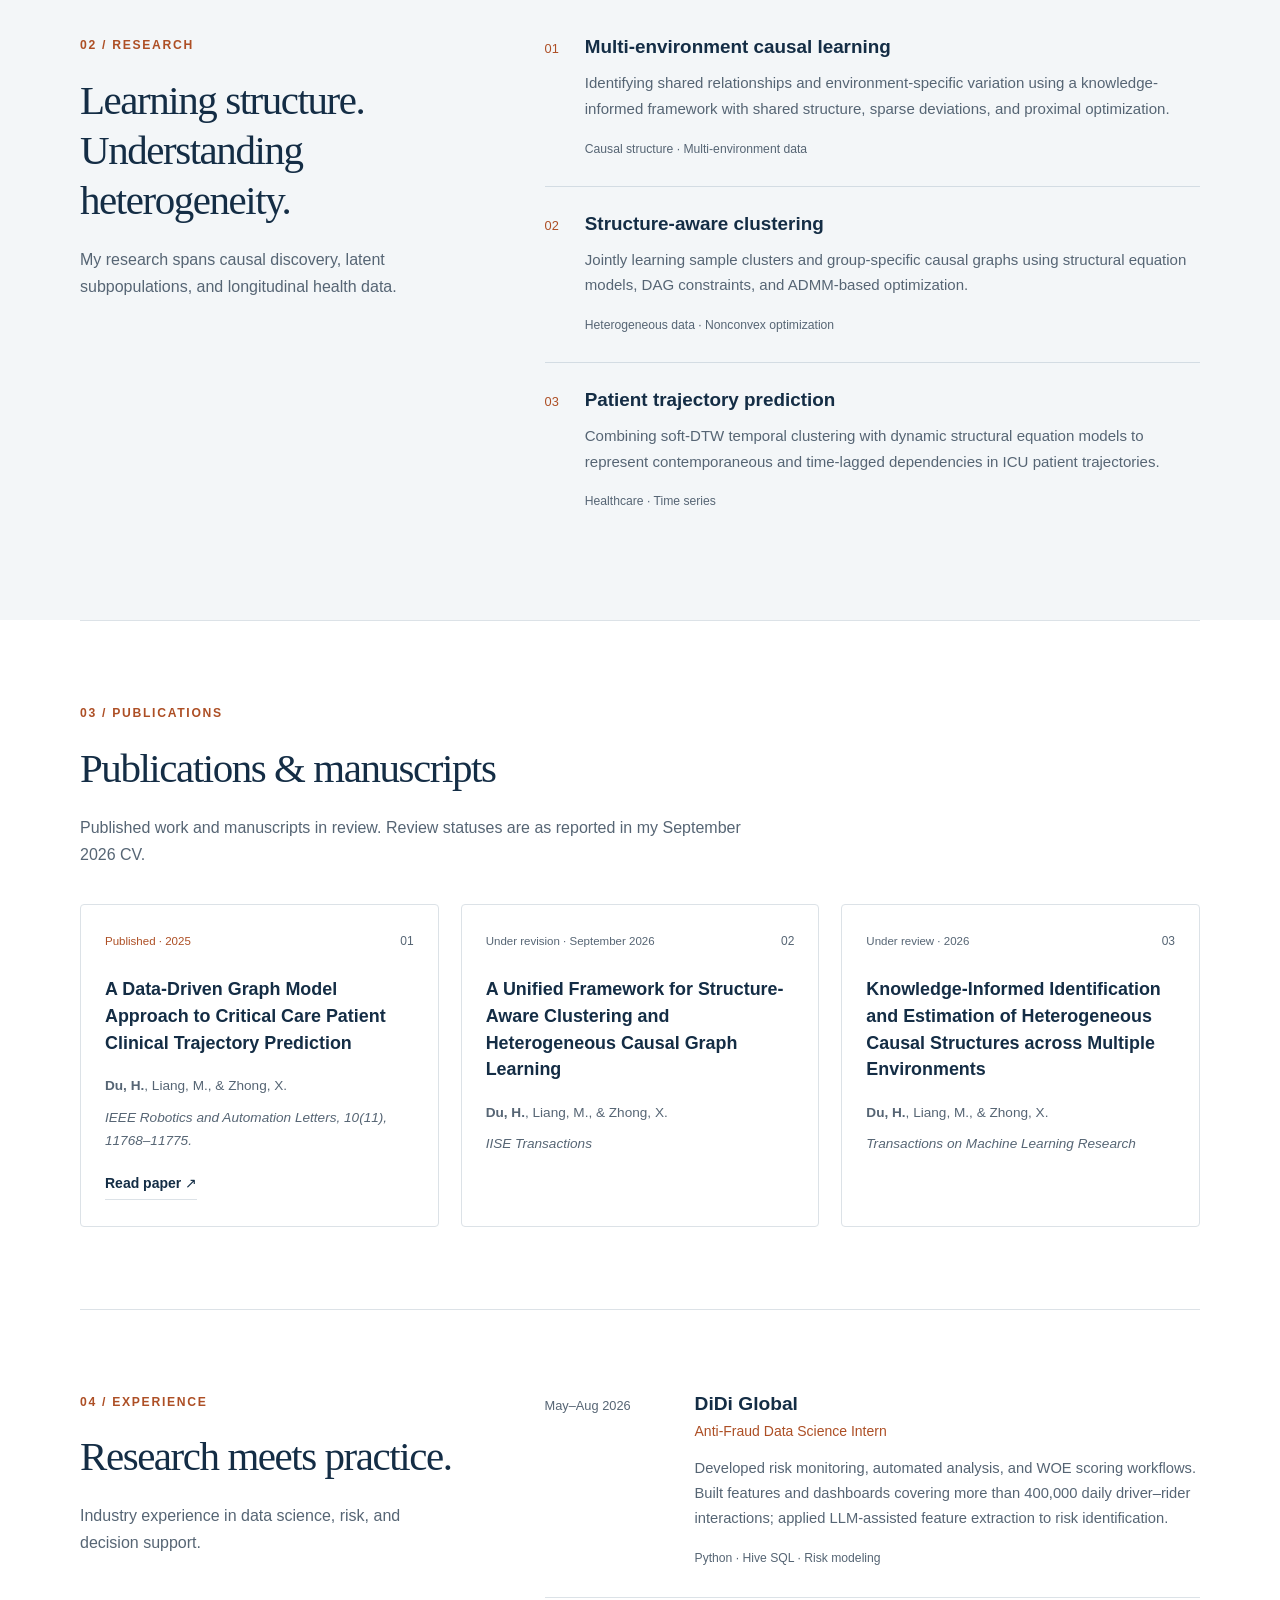
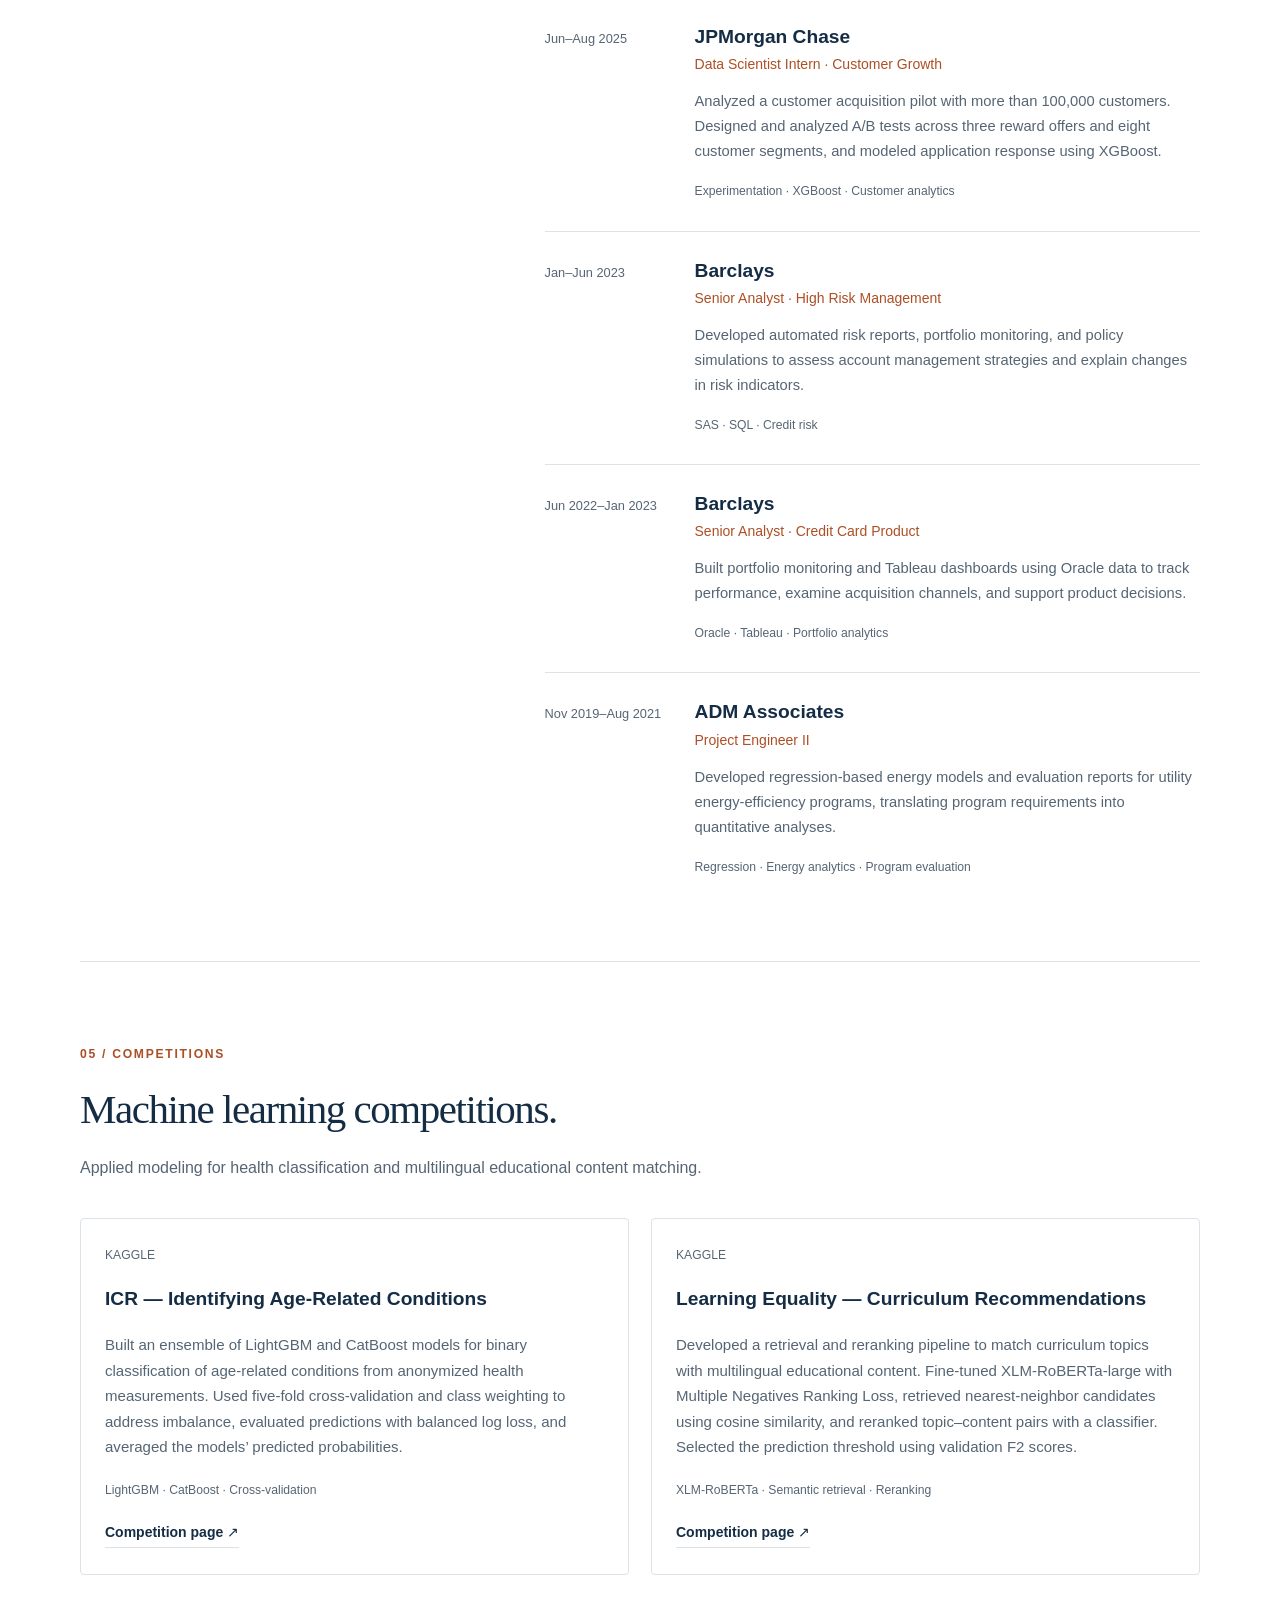
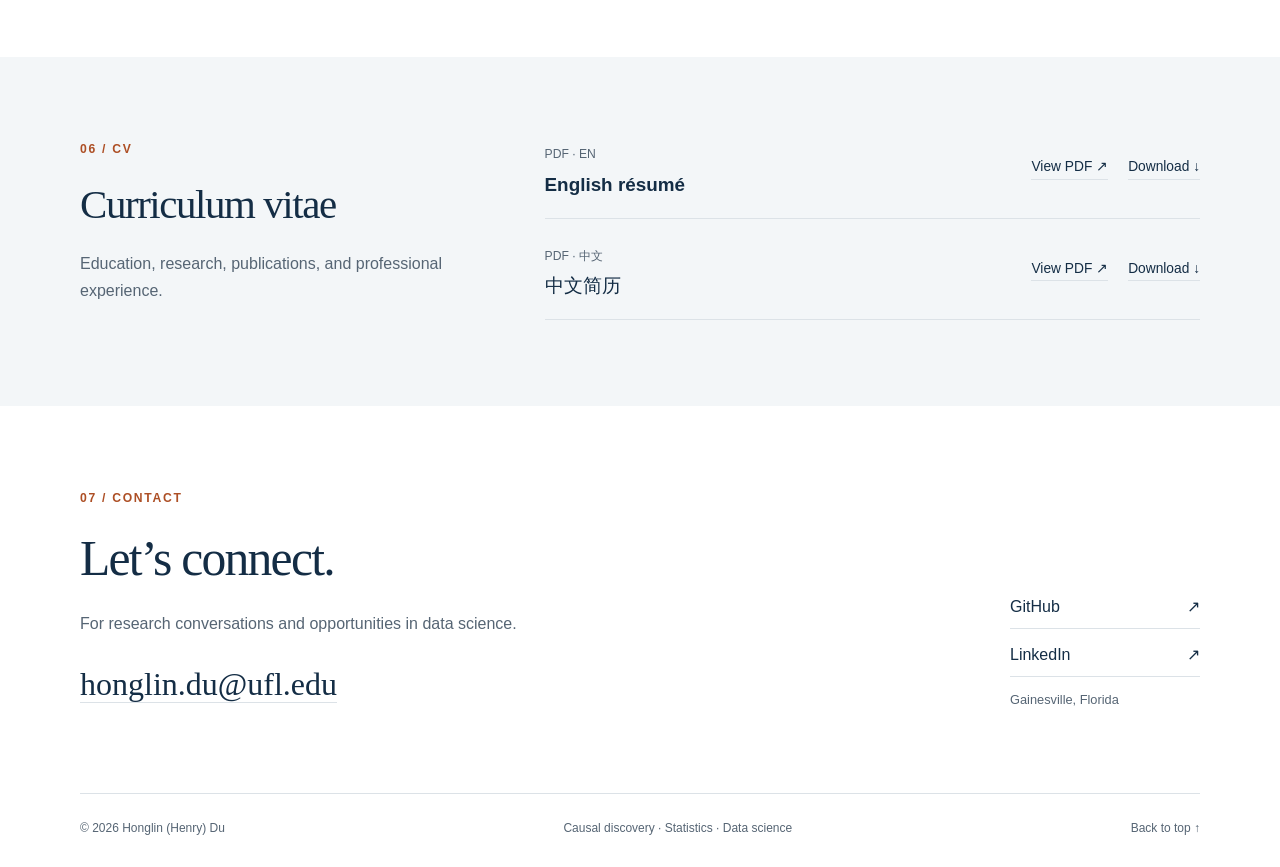
==== commit 41a97ed5: "Add bilingual Kaggle competition experience" ====
--- a/index.html
+++ b/index.html
@@ -1,10 +1,11 @@
 <!doctype html>
 <html lang="en"><head><meta charset="utf-8"><meta name="viewport" content="width=device-width, initial-scale=1"><title>Honglin (Henry) Du | Causal Discovery & Data Science</title><meta name="description" content="I study causal structure learning in heterogeneous data, connecting statistical modeling and optimization with questions in healthcare and data science."><meta name="theme-color" content="#142d45"><link rel="canonical" href="https://uflhenrydu508.github.io/"><link rel="alternate" hreflang="en" href="https://uflhenrydu508.github.io/"><link rel="alternate" hreflang="zh-CN" href="https://uflhenrydu508.github.io/zh.html"><link rel="alternate" hreflang="x-default" href="https://uflhenrydu508.github.io/"><link rel="icon" href="assets/favicon.svg" type="image/svg+xml"><link rel="stylesheet" href="styles.css"><script src="site.js" defer></script></head>
-<body id="top"><a class="skip-link" href="#main">Skip to content</a><header class="header"><div class="header-inner"><a class="wordmark" href="./" aria-label="Henry Du - Home">hd<span>.</span></a><nav aria-label="Main navigation"><a href="#about">About</a><a href="#research">Research</a><a href="#publications">Publications</a><a href="#experience">Experience</a><a href="#cv">CV</a><a href="#contact">Contact</a></nav><a class="language" href="zh.html" lang="zh-CN" hreflang="zh-CN">中文</a></div></header>
+<body id="top"><a class="skip-link" href="#main">Skip to content</a><header class="header"><div class="header-inner"><a class="wordmark" href="./" aria-label="Henry Du - Home">hd<span>.</span></a><nav aria-label="Main navigation"><a href="#about">About</a><a href="#research">Research</a><a href="#publications">Publications</a><a href="#experience">Experience</a><a href="#competitions">Competitions</a><a href="#cv">CV</a><a href="#contact">Contact</a></nav><a class="language" href="zh.html" lang="zh-CN" hreflang="zh-CN">中文</a></div></header>
 <main id="main"><section class="hero container" aria-labelledby="hero-title"><div class="hero-copy"><p class="eyebrow">UNIVERSITY OF FLORIDA</p><h1 id="hero-title">Henry Du<span class="name-secondary">Honglin Du · 杜弘霖</span></h1><p class="role">Ph.D. student in<br>Industrial & Systems Engineering</p><p class="intro">I study causal structure learning in heterogeneous data, connecting statistical modeling and optimization with questions in healthcare and data science.</p><div class="tags"><span>Causal discovery</span><span>Machine learning</span><span>Optimization</span></div><div class="hero-actions"><a class="button" href="#research">Explore my research <span aria-hidden="true">↗</span></a><a class="text-link" href="#cv">View CV</a></div></div><figure class="hero-photo"><img src="assets/henry-du.png" alt="Henry Du outdoors with mountains and a lake in the background" width="1920" height="1280" fetchpriority="high"></figure></section>
 <section id="about" class="section container split"><div><p class="eyebrow">01 / About</p><h2>About me</h2></div><div class="section-body"><p class="lead">I am a Ph.D. student in Industrial and Systems Engineering at the University of Florida. My research focuses on learning causal relationships across subpopulations and environments, with interests in graphical models, nonconvex optimization, and clinical trajectory prediction.</p><p>Alongside my research, I have worked on fraud detection, credit risk, customer growth, and energy analytics. These experiences shape my interest in statistical methods that support practical, data-informed decisions.</p><h3 class="small-heading">Education</h3><ul class="education"><li><div><strong>University of Florida</strong><span>Ph.D., Industrial & Systems Engineering</span></div><time>2023–present</time></li><li><div><strong>University of Delaware</strong><span>M.S., Statistics</span></div><time>2021–2023</time></li><li><div><strong>Duke University</strong><span>Master of Environmental Management</span></div><time>2017.08–2019.05</time></li><li><div><strong>Tianjin University</strong><span>Dual bachelor’s degrees, Civil Engineering & Engineering Management</span></div><time>2013–2017</time></li></ul></div></section>
 <section id="research" class="research-section"><div class="container section split"><div><p class="eyebrow">02 / Research</p><h2>Learning structure.<br>Understanding heterogeneity.</h2><p>My research spans causal discovery, latent subpopulations, and longitudinal health data.</p></div><div><article class="research-row"><span class="number">01</span><div><h3>Multi-environment causal learning</h3><p>Identifying shared relationships and environment-specific variation using a knowledge-informed framework with shared structure, sparse deviations, and proximal optimization.</p><span class="meta">Causal structure · Multi-environment data</span></div></article><article class="research-row"><span class="number">02</span><div><h3>Structure-aware clustering</h3><p>Jointly learning sample clusters and group-specific causal graphs using structural equation models, DAG constraints, and ADMM-based optimization.</p><span class="meta">Heterogeneous data · Nonconvex optimization</span></div></article><article class="research-row"><span class="number">03</span><div><h3>Patient trajectory prediction</h3><p>Combining soft-DTW temporal clustering with dynamic structural equation models to represent contemporaneous and time-lagged dependencies in ICU patient trajectories.</p><span class="meta">Healthcare · Time series</span></div></article></div></div></section>
 <section id="publications" class="section container"><div class="section-heading"><p class="eyebrow">03 / Publications</p><h2>Publications & manuscripts</h2><p>Published work and manuscripts in review. Review statuses are as reported in my September 2026 CV.</p></div><div class="papers"><article class="paper"><div class="paper-top"><span class="status status-0">Published · 2025</span><span class="paper-index">01</span></div><h3 lang="en">A Data-Driven Graph Model Approach to Critical Care Patient Clinical Trajectory Prediction</h3><p class="authors"><strong>Du, H.</strong>, Liang, M., &amp; Zhong, X.</p><p class="journal" lang="en">IEEE Robotics and Automation Letters, 10(11), 11768–11775.</p><a class="text-link" href="https://doi.org/10.1109/LRA.2025.3615534">Read paper <span aria-hidden="true">↗</span></a></article><article class="paper"><div class="paper-top"><span class="status status-1">Under revision · September 2026</span><span class="paper-index">02</span></div><h3 lang="en">A Unified Framework for Structure-Aware Clustering and Heterogeneous Causal Graph Learning</h3><p class="authors"><strong>Du, H.</strong>, Liang, M., &amp; Zhong, X.</p><p class="journal" lang="en">IISE Transactions</p></article><article class="paper"><div class="paper-top"><span class="status status-2">Under review · 2026</span><span class="paper-index">03</span></div><h3 lang="en">Knowledge-Informed Identification and Estimation of Heterogeneous Causal Structures across Multiple Environments</h3><p class="authors"><strong>Du, H.</strong>, Liang, M., &amp; Zhong, X.</p><p class="journal" lang="en">Transactions on Machine Learning Research</p></article></div></section>
 <section id="experience" class="section container split"><div><p class="eyebrow">04 / Experience</p><h2>Research meets practice.</h2><p>Industry experience in data science, risk, and decision support.</p></div><div class="jobs"><article class="job"><time>May–Aug 2026</time><div><h3>DiDi Global</h3><p class="job-role">Anti-Fraud Data Science Intern</p><p>Developed risk monitoring, automated analysis, and WOE scoring workflows. Built features and dashboards covering more than 400,000 daily driver–rider interactions; applied LLM-assisted feature extraction to risk identification.</p><span class="meta">Python · Hive SQL · Risk modeling</span></div></article><article class="job"><time>Jun–Aug 2025</time><div><h3>JPMorgan Chase</h3><p class="job-role">Data Scientist Intern · Customer Growth</p><p>Analyzed a customer acquisition pilot with more than 100,000 customers. Designed and analyzed A/B tests across three reward offers and eight customer segments, and modeled application response using XGBoost.</p><span class="meta">Experimentation · XGBoost · Customer analytics</span></div></article><article class="job"><time>Jan–Jun 2023</time><div><h3>Barclays</h3><p class="job-role">Senior Analyst · High Risk Management</p><p>Developed automated risk reports, portfolio monitoring, and policy simulations to assess account management strategies and explain changes in risk indicators.</p><span class="meta">SAS · SQL · Credit risk</span></div></article><article class="job"><time>Jun 2022–Jan 2023</time><div><h3>Barclays</h3><p class="job-role">Senior Analyst · Credit Card Product</p><p>Built portfolio monitoring and Tableau dashboards using Oracle data to track performance, examine acquisition channels, and support product decisions.</p><span class="meta">Oracle · Tableau · Portfolio analytics</span></div></article><article class="job"><time>Nov 2019–Aug 2021</time><div><h3>ADM Associates</h3><p class="job-role">Project Engineer II</p><p>Developed regression-based energy models and evaluation reports for utility energy-efficiency programs, translating program requirements into quantitative analyses.</p><span class="meta">Regression · Energy analytics · Program evaluation</span></div></article></div></section>
-<section id="cv" class="cv-section"><div class="container section split"><div><p class="eyebrow">05 / CV</p><h2>Curriculum vitae</h2><p>Education, research, publications, and professional experience.</p></div><div class="cv-list"><article class="cv-card"><div><span class="meta">PDF · EN</span><h3>English résumé</h3></div><div class="cv-actions"><a href="assets/Henry_Du_Resume_2026.pdf">View PDF <span aria-hidden="true">↗</span></a><a href="assets/Henry_Du_Resume_2026.pdf" download>Download <span aria-hidden="true">↓</span></a></div></article><article class="cv-card"><div><span class="meta">PDF · 中文</span><h3>中文简历</h3></div><div class="cv-actions"><a href="assets/Honglin_Du_CV_Chinese.pdf">View PDF <span aria-hidden="true">↗</span></a><a href="assets/Honglin_Du_CV_Chinese.pdf" download>Download <span aria-hidden="true">↓</span></a></div></article></div></div></section>
-<section id="contact" class="section container contact"><div><p class="eyebrow">06 / Contact</p><h2>Let’s connect.</h2><p>For research conversations and opportunities in data science.</p><a class="email" href="mailto:honglin.du@ufl.edu">honglin.du@ufl.edu</a></div><div class="contact-links"><a href="https://github.com/uflhenrydu508">GitHub <span aria-hidden="true">↗</span></a><a href="https://www.linkedin.com/in/henrydu0508/">LinkedIn <span aria-hidden="true">↗</span></a><span>Gainesville, Florida</span></div></section></main><footer class="container footer"><span>© 2026 Honglin (Henry) Du</span><span>Causal discovery · Statistics · Data science</span><a href="#top">Back to top ↑</a></footer></body></html>+<section id="competitions" class="section container"><div class="section-heading"><p class="eyebrow">05 / Competitions</p><h2>Machine learning competitions.</h2><p>Applied modeling for health classification and multilingual educational content matching.</p></div><div class="papers competition-cards"><article class="paper"><p class="meta">KAGGLE</p><h3 lang="en">ICR — Identifying Age-Related Conditions</h3><p>Built an ensemble of LightGBM and CatBoost models for binary classification of age-related conditions from anonymized health measurements. Used five-fold cross-validation and class weighting to address imbalance, evaluated predictions with balanced log loss, and averaged the models’ predicted probabilities.</p><p class="meta">LightGBM · CatBoost · Cross-validation</p><a class="text-link" href="https://www.kaggle.com/competitions/icr-identify-age-related-conditions">Competition page ↗</a></article><article class="paper"><p class="meta">KAGGLE</p><h3 lang="en">Learning Equality — Curriculum Recommendations</h3><p>Developed a retrieval and reranking pipeline to match curriculum topics with multilingual educational content. Fine-tuned XLM-RoBERTa-large with Multiple Negatives Ranking Loss, retrieved nearest-neighbor candidates using cosine similarity, and reranked topic–content pairs with a classifier. Selected the prediction threshold using validation F2 scores.</p><p class="meta">XLM-RoBERTa · Semantic retrieval · Reranking</p><a class="text-link" href="https://www.kaggle.com/competitions/learning-equality-curriculum-recommendations">Competition page ↗</a></article></div></section>
+<section id="cv" class="cv-section"><div class="container section split"><div><p class="eyebrow">06 / CV</p><h2>Curriculum vitae</h2><p>Education, research, publications, and professional experience.</p></div><div class="cv-list"><article class="cv-card"><div><span class="meta">PDF · EN</span><h3>English résumé</h3></div><div class="cv-actions"><a href="assets/Henry_Du_Resume_2026.pdf">View PDF <span aria-hidden="true">↗</span></a><a href="assets/Henry_Du_Resume_2026.pdf" download>Download <span aria-hidden="true">↓</span></a></div></article><article class="cv-card"><div><span class="meta">PDF · 中文</span><h3>中文简历</h3></div><div class="cv-actions"><a href="assets/Honglin_Du_CV_Chinese.pdf">View PDF <span aria-hidden="true">↗</span></a><a href="assets/Honglin_Du_CV_Chinese.pdf" download>Download <span aria-hidden="true">↓</span></a></div></article></div></div></section>
+<section id="contact" class="section container contact"><div><p class="eyebrow">07 / Contact</p><h2>Let’s connect.</h2><p>For research conversations and opportunities in data science.</p><a class="email" href="mailto:honglin.du@ufl.edu">honglin.du@ufl.edu</a></div><div class="contact-links"><a href="https://github.com/uflhenrydu508">GitHub <span aria-hidden="true">↗</span></a><a href="https://www.linkedin.com/in/henrydu0508/">LinkedIn <span aria-hidden="true">↗</span></a><span>Gainesville, Florida</span></div></section></main><footer class="container footer"><span>© 2026 Honglin (Henry) Du</span><span>Causal discovery · Statistics · Data science</span><a href="#top">Back to top ↑</a></footer></body></html>
--- a/styles.css
+++ b/styles.css
@@ -1,3 +1,5 @@
 :root{--ink:#142d45;--muted:#566574;--accent:#ad4f25;--line:#dce2e7;--soft:#f3f6f8;--white:#fff;font-family:Inter,-apple-system,BlinkMacSystemFont,"Segoe UI","Noto Sans SC",sans-serif;color:var(--ink);font-synthesis:none}*{box-sizing:border-box}html{scroll-behavior:smooth;scroll-padding-top:112px}body{margin:0;background:var(--white);font-size:16px;line-height:1.7}a{color:inherit;text-decoration:none}a:hover{color:var(--accent)}a:focus-visible{outline:3px solid #bd5a2c;outline-offset:6px}p{color:var(--muted);margin:0 0 1.25rem}h1,h2,h3{line-height:1.22;margin:0;font-weight:500}h1,h2{font-family:Georgia,"Times New Roman","Songti SC",serif}h2{font-size:clamp(2rem,3.2vw,2.75rem);letter-spacing:-.035em;margin-bottom:1.25rem}h3{font-size:1.18rem;font-weight:600}.container{width:min(1120px,calc(100% - 80px));margin-inline:auto}.header{border-bottom:1px solid var(--line);background:rgba(255,255,255,.97);position:sticky;top:0;z-index:10}.header-inner{width:min(1200px,calc(100% - 64px));margin:auto;display:flex;align-items:center;gap:32px;min-height:88px}.wordmark{font-family:Georgia,serif;font-size:2.4rem;font-weight:bold;line-height:1}.wordmark span{color:var(--accent)}nav{display:flex;gap:26px;margin-left:auto}nav a{font-size:.88rem;font-weight:500}.language{font-size:.875rem;border:1px solid var(--line);padding:4px 13px;border-radius:4px;white-space:nowrap}.skip-link{position:absolute;left:20px;top:-100px;background:var(--ink);color:#fff;padding:10px;z-index:20}.skip-link:focus{top:10px}.hero{display:grid;grid-template-columns:1.1fr 1fr;gap:76px;padding-top:76px;padding-bottom:80px;align-items:center}.eyebrow{font-size:.76rem;font-weight:650;letter-spacing:.14em;text-transform:uppercase;color:var(--accent);margin-bottom:24px}h1{font-size:clamp(3.5rem,6.4vw,5.25rem);letter-spacing:-.045em}.name-secondary{display:block;font-family:Inter,-apple-system,BlinkMacSystemFont,"Segoe UI",sans-serif;font-size:1rem;font-weight:400;letter-spacing:.025em;color:var(--muted);margin-top:12px}.role{font-size:1.15rem;line-height:1.55;color:var(--ink);margin-top:28px;margin-bottom:18px}.intro{max-width:490px;font-size:1rem}.tags{display:flex;gap:8px;flex-wrap:wrap;margin-top:24px}.tags span{font-size:.78rem;color:var(--ink);padding:4px 10px;background:var(--soft);border-radius:3px}.hero-actions{display:flex;gap:25px;align-items:center;margin-top:32px}.button{display:inline-flex;gap:24px;align-items:center;background:var(--ink);color:white;padding:12px 19px;border-radius:4px;font-size:.9rem}.button:hover{background:#234b6c;color:white}.text-link{font-size:.875rem;font-weight:600;border-bottom:1px solid var(--line);padding-bottom:3px}.hero-photo{margin:0;align-self:stretch;display:flex;flex-direction:column;justify-content:center}.hero-photo img{width:100%;height:450px;object-fit:cover;object-position:71% center;border-radius:5px}.hero-photo figcaption{font-size:.76rem;letter-spacing:.05em;margin-top:12px;color:var(--muted)}.section{padding-top:82px;padding-bottom:82px;border-top:1px solid var(--line)}.split{display:grid;grid-template-columns:.8fr 1.4fr;gap:90px}.section .eyebrow{margin-bottom:20px}.section-body .lead{font-size:1.15rem;color:var(--ink)}.small-heading{font-size:.8rem;text-transform:uppercase;letter-spacing:.12em;margin:36px 0 20px}.education{list-style:none;margin:0;padding:0}.education li{border-top:1px solid var(--line);padding:17px 0;display:flex;gap:18px;justify-content:space-between}.education strong{font-size:.93rem;font-weight:600}.education span{display:block;font-size:.86rem;color:var(--muted);margin-top:2px}.education time{font-size:.8rem;color:var(--muted);white-space:nowrap;padding-top:2px}.research-section{background:var(--soft)}.research-section .section,.cv-section .section{border:0}.research-row{display:flex;gap:26px;padding:25px 0;border-top:1px solid #d3dce3}.research-row:first-child{padding-top:0;border-top:0}.number{color:var(--accent);font-size:.8rem;font-variant-numeric:tabular-nums;padding-top:3px}.research-row h3{margin-bottom:12px}.research-row p{font-size:.94rem;margin-bottom:12px}.meta{font-size:.76rem;color:var(--muted)}.section-heading{max-width:690px;margin-bottom:36px}.papers{display:grid;grid-template-columns:repeat(3,1fr);gap:22px}.paper{border:1px solid var(--line);padding:26px 24px;border-radius:4px;display:flex;flex-direction:column;align-items:flex-start}.paper-top{display:flex;align-items:center;justify-content:space-between;gap:8px;width:100%;margin-bottom:24px}.status{font-size:.72rem;color:var(--muted)}.status-0{color:var(--accent)}.paper-index{font-size:.75rem;color:var(--muted)}.paper h3{font-size:1.12rem;line-height:1.5;margin-bottom:18px}.authors,.journal{font-size:.85rem}.authors{margin-bottom:8px}.journal{font-style:italic;margin-bottom:20px}.paper .text-link{margin-top:auto}.job{display:grid;grid-template-columns:125px 1fr;gap:25px;padding:27px 0;border-bottom:1px solid var(--line)}.job:first-child{padding-top:0}.job:last-child{border-bottom:0;padding-bottom:0}.job time{font-size:.8rem;color:var(--muted);padding-top:3px}.job h3{font-size:1.2rem;margin-bottom:5px}.job-role{font-size:.875rem;color:var(--accent);margin-bottom:12px}.job p:not(.job-role){font-size:.92rem;margin-bottom:12px}.cv-section{background:var(--soft)}.cv-card{display:flex;align-items:center;justify-content:space-between;gap:20px;border-bottom:1px solid var(--line);padding:22px 0}.cv-card:first-child{padding-top:0}.cv-card h3{margin-top:6px}.cv-actions{display:flex;gap:20px;font-size:.86rem}.cv-actions a{border-bottom:1px solid var(--line)}.contact{display:flex;justify-content:space-between;align-items:end;gap:40px;border-top:0}.contact h2{font-size:3.1rem}.email{font-family:Georgia,serif;font-size:clamp(1.4rem,3vw,2rem);border-bottom:1px solid var(--line)}.contact-links{display:flex;flex-direction:column;gap:12px;min-width:190px}.contact-links a{display:flex;justify-content:space-between;border-bottom:1px solid var(--line);padding-bottom:8px}.contact-links>span{font-size:.8rem;color:var(--muted)}.footer{display:flex;justify-content:space-between;gap:20px;border-top:1px solid var(--line);padding-top:24px;padding-bottom:28px;font-size:.75rem;color:var(--muted)}html[lang=zh-CN] h1{font-size:4.5rem;letter-spacing:.05em}html[lang=zh-CN] h2{letter-spacing:0}html[lang=zh-CN] .intro,html[lang=zh-CN] .section-body p{line-height:1.9}
 @media(min-width:1500px){.hero{padding-top:96px;padding-bottom:96px}}@media(max-width:1000px){.hero{gap:38px}.split{gap:45px;grid-template-columns:.8fr 1.4fr}.job{grid-template-columns:1fr;gap:8px}.papers{gap:14px}.paper{padding:22px 18px}nav{gap:18px}.hero-photo img{height:440px}.cv-card{align-items:flex-start;flex-direction:column;gap:12px}}@media(max-width:760px){html{scroll-padding-top:132px}.container{width:calc(100% - 40px)}.header-inner{width:calc(100% - 40px);min-height:105px;gap:16px;flex-wrap:wrap;justify-content:space-between;padding:14px 0 12px}.wordmark{font-size:2rem}nav{order:3;flex-basis:100%;margin:0;gap:10px;justify-content:space-between}nav a{font-size:.78rem;padding:5px 0}.language{margin-left:auto}.hero{grid-template-columns:1fr;padding-top:42px;padding-bottom:48px;gap:34px}h1{font-size:4rem}.hero-copy{max-width:600px}.hero-photo img{height:auto;aspect-ratio:1.6;object-position:center}.hero-photo figcaption{margin-top:8px}.hero .eyebrow{margin-bottom:18px}.role{margin-top:22px}.split{grid-template-columns:1fr;gap:26px}.section{padding-top:50px;padding-bottom:50px}.section-heading{margin-bottom:26px}.papers{grid-template-columns:1fr;gap:16px}.paper{padding:25px}.paper h3{max-width:550px}.paper-top{margin-bottom:16px}.job{grid-template-columns:1fr;gap:8px;padding:24px 0}.cv-card{flex-direction:row;align-items:center}.contact{align-items:stretch;flex-direction:column;gap:32px}.contact h2{font-size:2.5rem}.contact-links{max-width:100%}.footer{flex-wrap:wrap;gap:10px;font-size:.75rem}.footer span:nth-child(2){display:none}.education li{gap:10px}.education time{font-size:.75rem}html[lang=zh-CN] h1{font-size:3.8rem}}@media(max-width:380px){.container,.header-inner{width:calc(100% - 32px)}nav{gap:6px}nav a{font-size:.73rem}.hero-actions{gap:20px}.cv-card{flex-direction:column;align-items:flex-start}.education li{flex-direction:column;gap:2px}.hero-photo img{aspect-ratio:1.35}}@media(prefers-reduced-motion:reduce){html{scroll-behavior:auto}}@media print{.header,.hero-actions,.language,.footer a{display:none}.container{width:100%}.section{padding:25px 0}.hero{padding:20px 0}.hero-photo img{height:240px}.paper,.job{break-inside:avoid}body{font-size:11pt}a{text-decoration:underline}}
 @media(max-width:380px){nav{flex-wrap:wrap;justify-content:flex-start;column-gap:20px;row-gap:0}html{scroll-padding-top:165px}}
+
+.competition-cards{grid-template-columns:repeat(2,minmax(0,1fr))}.competition-cards .paper>p:not(.meta){font-size:.94rem}.competition-cards h3{font-size:1.2rem}@media(max-width:1000px){nav{gap:14px}}@media(max-width:760px){nav{flex-wrap:wrap;justify-content:flex-start;column-gap:18px;row-gap:0}.competition-cards{grid-template-columns:1fr}html{scroll-padding-top:165px}}
